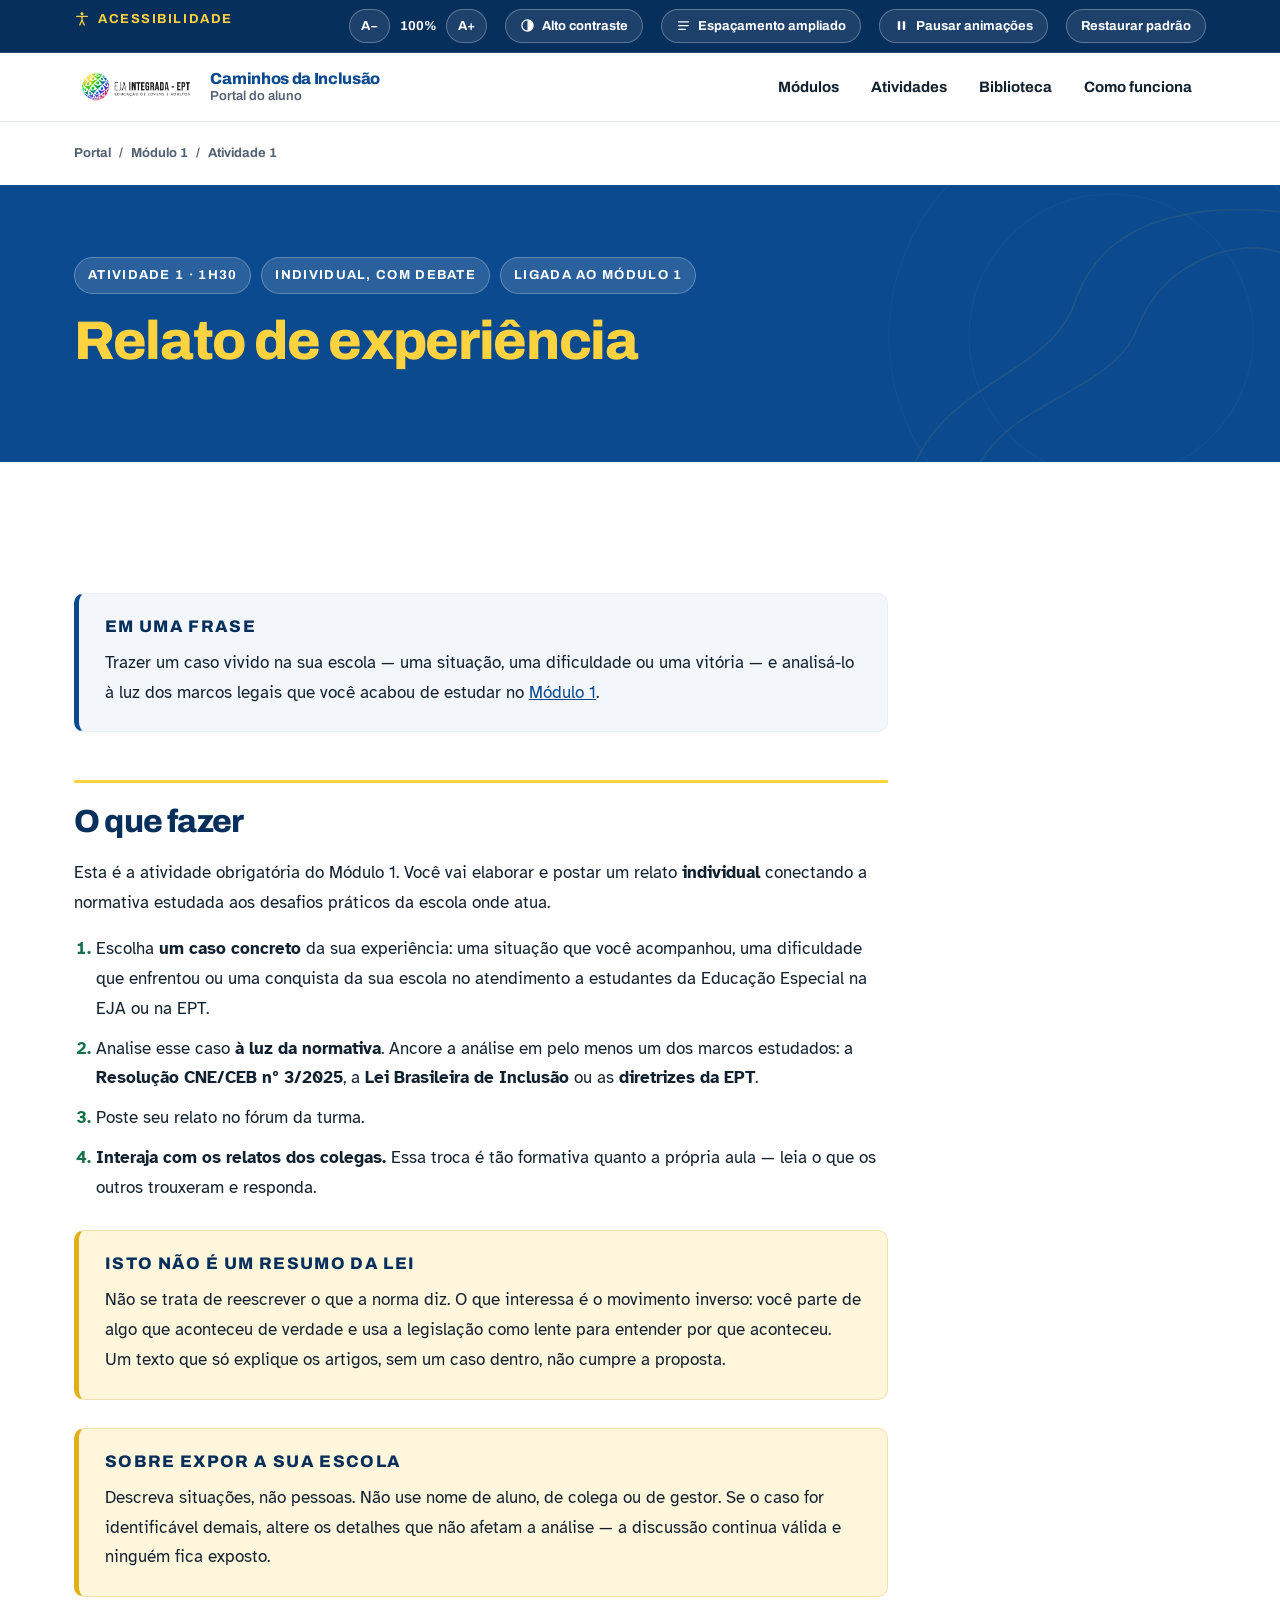
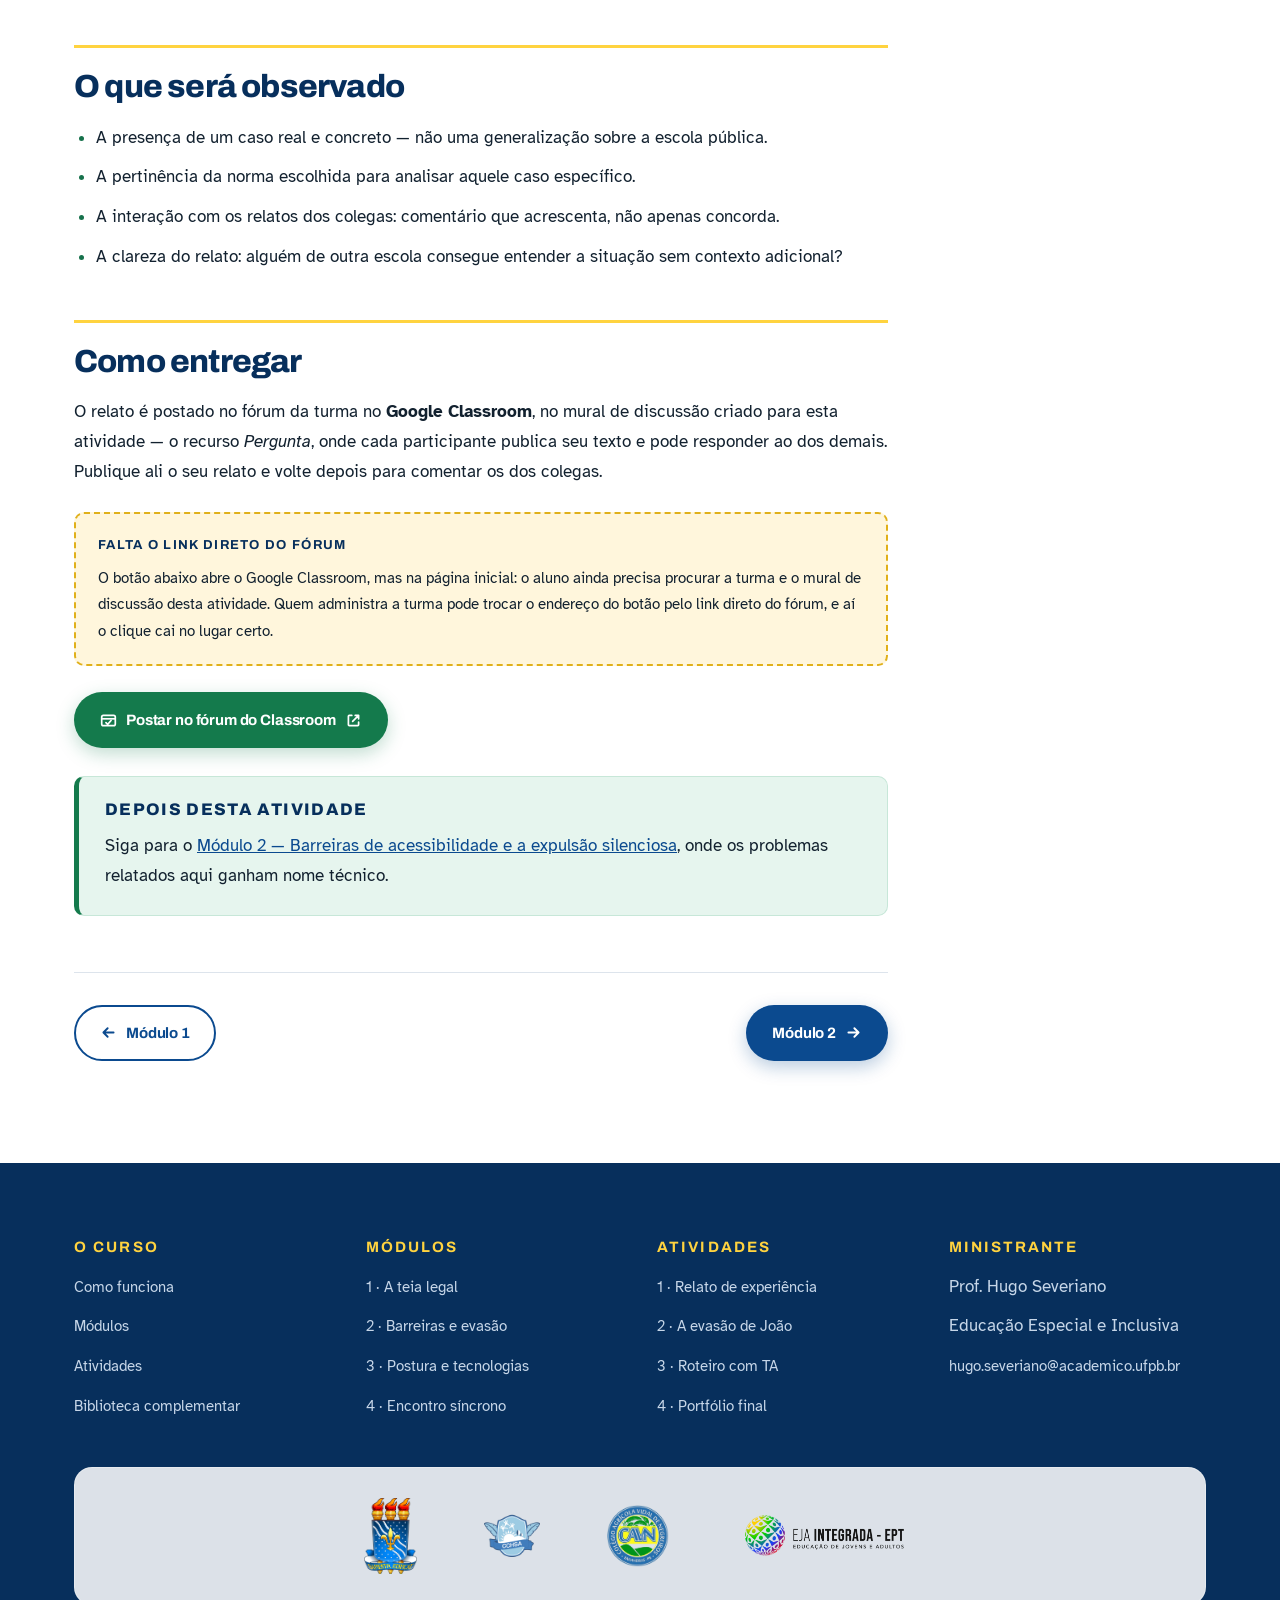
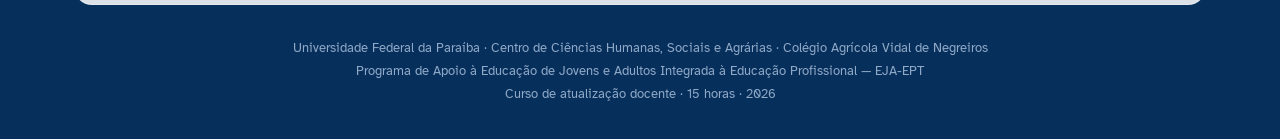
==== modulos/atividade-1.html @ 561771d5 "Portal do curso Caminhos da Inclusao Portal do aluno com quatro modulos, quatro atividades e bibliot" ====
<!DOCTYPE html>
<html lang="pt-BR" data-contraste="normal" data-leitura="normal" data-movimento="normal">
<head>
<meta charset="utf-8">
<meta name="viewport" content="width=device-width, initial-scale=1">
<title>Atividade 1 · Relato de experiência · Caminhos da Inclusão</title>
<meta name="description" content="Atividade 1 do curso Caminhos da Inclusão: relato individual de um caso vivido na escola, analisado à luz da Resolução CNE/CEB 3/2025, da LBI e das diretrizes da EPT.">
<link rel="preconnect" href="https://fonts.googleapis.com">
<link rel="preconnect" href="https://fonts.gstatic.com" crossorigin>
<link href="https://fonts.googleapis.com/css2?family=Archivo:wght@400;600;700;800&family=Atkinson+Hyperlegible:ital,wght@0,400;0,700;1,400&display=swap" rel="stylesheet">
<link rel="stylesheet" href="../assets/css/portal.css?v=14">
<link rel="icon" href="data:image/svg+xml,<svg xmlns='http://www.w3.org/2000/svg' viewBox='0 0 32 32'><rect width='32' height='32' rx='6' fill='%230B4A8F'/><path d='M7 23 Q16 23 16 16 T25 9' stroke='%23FFD33F' stroke-width='4' fill='none' stroke-linecap='round'/></svg>">
</head>
<body>

<a class="pular" href="#conteudo">Pular para o conteúdo principal</a>

<div class="barra-a11y">
  <div class="env">
    <p class="barra-a11y__rotulo">
      <svg viewBox="0 0 24 24" fill="none" aria-hidden="true" width="16" height="16">
        <circle cx="12" cy="4.2" r="2.2" fill="currentColor"/>
        <path d="M4 8h16M12 8v6m0 0-3.4 7M12 14l3.4 7" stroke="currentColor" stroke-width="2" stroke-linecap="round"/>
      </svg>
      <span class="btn-a11y__txt">Acessibilidade</span>
    </p>
    <div class="barra-a11y__grupo" role="group" aria-label="Tamanho do texto">
      <button type="button" class="btn-a11y btn-a11y--icone" id="a11y-menos" aria-label="Diminuir o tamanho do texto">A&minus;</button>
      <span id="a11y-medidor" style="font-family:var(--display);font-size:var(--t-mini);font-weight:700;min-width:44px;text-align:center">100%</span>
      <button type="button" class="btn-a11y btn-a11y--icone" id="a11y-mais" aria-label="Aumentar o tamanho do texto">A+</button>
    </div>
    <button type="button" class="btn-a11y" id="a11y-contraste" aria-pressed="false" aria-label="Alto contraste">
      <svg viewBox="0 0 24 24" aria-hidden="true"><circle cx="12" cy="12" r="9" fill="none" stroke="currentColor" stroke-width="2"/><path d="M12 3v18a9 9 0 0 0 0-18Z" fill="currentColor"/></svg>
      <span class="btn-a11y__txt">Alto contraste</span>
    </button>
    <button type="button" class="btn-a11y" id="a11y-leitura" aria-pressed="false" aria-label="Espaçamento ampliado" title="Aumenta o espaço entre letras, palavras e linhas para facilitar a leitura">
      <svg viewBox="0 0 24 24" fill="none" aria-hidden="true"><path d="M4 6h16M4 12h16M4 18h11" stroke="currentColor" stroke-width="2" stroke-linecap="round"/></svg>
      <span class="btn-a11y__txt">Espaçamento ampliado</span>
    </button>
    <button type="button" class="btn-a11y" id="a11y-movimento" aria-pressed="false" aria-label="Pausar animações">
      <svg viewBox="0 0 24 24" fill="none" aria-hidden="true"><rect x="6" y="5" width="4" height="14" rx="1" fill="currentColor"/><rect x="14" y="5" width="4" height="14" rx="1" fill="currentColor"/></svg>
      <span class="btn-a11y__txt">Pausar animações</span>
    </button>
    <button type="button" class="btn-a11y" id="a11y-limpar" aria-label="Restaurar padrão"><span class="btn-a11y__txt">Restaurar padrão</span></button>
    <p id="a11y-aviso" class="oculto-visual" role="status" aria-live="polite"></p>
  </div>
</div>

<header class="topo">
  <div class="env">
    <a class="topo__marca" href="../index.html" aria-label="Caminhos da Inclusão — página inicial do portal">
      <img src="../assets/img/eja-integrada-ept.png" alt="EJA Integrada — EPT, Educação de Jovens e Adultos">
      <span class="topo__nome">Caminhos da Inclusão<span>Portal do aluno</span></span>
    </a>
    <nav class="nav" aria-label="Seções do portal">
      <a href="../index.html#modulos">Módulos</a>
      <a href="../index.html#atividades">Atividades</a>
      <a href="../index.html#biblioteca">Biblioteca</a>
      <a href="../index.html#funcionamento">Como funciona</a>
    </nav>
  </div>
</header>

<div class="env">
  <nav class="migalhas" aria-label="Você está aqui">
    <a href="../index.html">Portal</a><span aria-hidden="true">/</span><a href="modulo-1.html">Módulo 1</a><span aria-hidden="true">/</span>Atividade 1
  </nav>
</div>

<section class="capa-interna">
  <svg class="hero__grafismo" viewBox="0 0 1440 320" preserveAspectRatio="xMidYMid slice" aria-hidden="true" focusable="false">
      <g fill="none" stroke="#FFD33F" stroke-opacity=".16" stroke-width="2" stroke-linecap="round">
        <path d="M1020 340C1050 220 1180 220 1210 130S1340 20 1440 30"/>
        <path d="M1090 340C1120 240 1250 240 1280 160S1400 60 1440 76"/>
      </g>
      <g fill="none" stroke="#ffffff" stroke-opacity=".06" stroke-width="1.5">
        <circle cx="1250" cy="170" r="160"/><circle cx="1250" cy="170" r="250"/>
      </g>
    </svg>
  <div class="env">
    <div class="capa-interna__meta entrada entrada--1">
        <span class="pilula ">Atividade 1 · 1h30</span>
        <span class="pilula ">Individual, com debate</span>
        <span class="pilula ">Ligada ao Módulo 1</span>
    </div>
    <h1 class="entrada entrada--2">Relato de experiência</h1>
  </div>
</section>

<main id="conteudo" class="secao">
  <div class="env">
    <div class="conteudo">
      <div class="painel">
        <h3>Em uma frase</h3>
        <p>Trazer um caso vivido na sua escola &mdash; uma situação, uma dificuldade ou uma vitória
        &mdash; e analisá-lo à luz dos marcos legais que você acabou de estudar no
        <a href="modulo-1.html">Módulo 1</a>.</p>
      </div>

      <h2>O que fazer</h2>
      <p>Esta é a atividade obrigatória do Módulo 1. Você vai elaborar e postar um relato
      <strong>individual</strong> conectando a normativa estudada aos desafios práticos da escola
      onde atua.</p>
      <ol>
        <li>Escolha <strong>um caso concreto</strong> da sua experiência: uma situação que você
        acompanhou, uma dificuldade que enfrentou ou uma conquista da sua escola no atendimento a
        estudantes da Educação Especial na EJA ou na EPT.</li>
        <li>Analise esse caso <strong>à luz da normativa</strong>. Ancore a análise em pelo menos um
        dos marcos estudados: a <strong>Resolução CNE/CEB nº 3/2025</strong>, a
        <strong>Lei Brasileira de Inclusão</strong> ou as <strong>diretrizes da EPT</strong>.</li>
        <li>Poste seu relato no fórum da turma.</li>
        <li><strong>Interaja com os relatos dos colegas.</strong> Essa troca é tão formativa quanto
        a própria aula &mdash; leia o que os outros trouxeram e responda.</li>
      </ol>

      <div class="painel painel--amarelo">
        <h3>Isto não é um resumo da lei</h3>
        <p>Não se trata de reescrever o que a norma diz. O que interessa é o movimento inverso:
        você parte de algo que aconteceu de verdade e usa a legislação como lente para entender por
        que aconteceu. Um texto que só explique os artigos, sem um caso dentro, não cumpre a
        proposta.</p>
      </div>

      <div class="painel painel--amarelo">
        <h3>Sobre expor a sua escola</h3>
        <p>Descreva situações, não pessoas. Não use nome de aluno, de colega ou de gestor. Se o
        caso for identificável demais, altere os detalhes que não afetam a análise &mdash; a
        discussão continua válida e ninguém fica exposto.</p>
      </div>

      <h2>O que será observado</h2>
      <ul>
        <li>A presença de um caso real e concreto &mdash; não uma generalização sobre a escola pública.</li>
        <li>A pertinência da norma escolhida para analisar aquele caso específico.</li>
        <li>A interação com os relatos dos colegas: comentário que acrescenta, não apenas concorda.</li>
        <li>A clareza do relato: alguém de outra escola consegue entender a situação sem contexto adicional?</li>
      </ul>

      <h2>Como entregar</h2>
      <p>O relato é postado no fórum da turma no <strong>Google Classroom</strong>, no mural de
      discussão criado para esta atividade &mdash; o recurso <em>Pergunta</em>, onde cada
      participante publica seu texto e pode responder ao dos demais. Publique ali o seu relato e
      volte depois para comentar os dos colegas.</p>
      <div class="marcador">
        <strong>Falta o link direto do fórum</strong>
        <p>O botão abaixo abre o Google Classroom, mas na página inicial: o aluno ainda precisa procurar a turma e o mural de discussão desta atividade. Quem administra a turma pode trocar o endereço do botão pelo link direto do fórum, e aí o clique cai no lugar certo.</p>
      </div>
      <div class="acoes" style="margin-top:26px">
        <!-- LINK DE ENTREGA: troque o href abaixo pelo link do mural de discussão desta atividade no Google Classroom -->
        <a class="btn btn--verde" href="https://classroom.google.com" target="_blank" rel="noopener noreferrer" aria-label="Postar o relato no fórum da turma no Google Classroom (abre em uma nova aba)">
          <svg viewBox="0 0 20 20" fill="none" aria-hidden="true"><rect x="2" y="4" width="16" height="12" rx="2" stroke="currentColor" stroke-width="2"/><path d="M2 8h16" stroke="currentColor" stroke-width="2"/><path d="M7 12.5l2 2 4-4.5" stroke="currentColor" stroke-width="2" stroke-linecap="round" stroke-linejoin="round"/></svg>
          Postar no fórum do Classroom
          <svg viewBox="0 0 20 20" fill="none" aria-hidden="true"><path d="M8 4H5a1 1 0 0 0-1 1v10a1 1 0 0 0 1 1h10a1 1 0 0 0 1-1v-3" stroke="currentColor" stroke-width="2" stroke-linecap="round"/><path d="M12 4h4v4M16 4l-7 7" stroke="currentColor" stroke-width="2" stroke-linecap="round" stroke-linejoin="round"/></svg>
        </a>
      </div>

      <div class="painel painel--verde">
        <h3>Depois desta atividade</h3>
        <p>Siga para o <a href="modulo-2.html">Módulo 2 &mdash; Barreiras de acessibilidade e a
        expulsão silenciosa</a>, onde os problemas relatados aqui ganham nome técnico.</p>
      </div>

      <nav class="paginacao" aria-label="Navegação entre páginas do curso">
        <a class="btn btn--contorno" href="modulo-1.html"><svg viewBox="0 0 20 20" fill="none" aria-hidden="true"><path d="M16 10H4m0 0 5-5m-5 5 5 5" stroke="currentColor" stroke-width="2.2" stroke-linecap="round" stroke-linejoin="round"/></svg>Módulo 1</a>
        <a class="btn btn--principal" href="modulo-2.html">Módulo 2<svg viewBox="0 0 20 20" fill="none" aria-hidden="true"><path d="M4 10h12m0 0-5-5m5 5-5 5" stroke="currentColor" stroke-width="2.2" stroke-linecap="round" stroke-linejoin="round"/></svg></a>
      </nav>
    </div>
  </div>
</main>

<footer class="rodape">
  <div class="env">
    <div class="rodape__grade">
      <div>
        <h4>O curso</h4>
        <ul>
          <li><a href="../index.html#funcionamento">Como funciona</a></li>
          <li><a href="../index.html#modulos">Módulos</a></li>
          <li><a href="../index.html#atividades">Atividades</a></li>
          <li><a href="complementar.html">Biblioteca complementar</a></li>
        </ul>
      </div>
      <div>
        <h4>Módulos</h4>
        <ul>
          <li><a href="modulo-1.html">1 · A teia legal</a></li>
          <li><a href="modulo-2.html">2 · Barreiras e evasão</a></li>
          <li><a href="modulo-3.html">3 · Postura e tecnologias</a></li>
          <li><a href="modulo-4.html">4 · Encontro síncrono</a></li>
        </ul>
      </div>
      <div>
        <h4>Atividades</h4>
        <ul>
          <li><a href="atividade-1.html">1 · Relato de experiência</a></li>
          <li><a href="atividade-2.html">2 · A evasão de João</a></li>
          <li><a href="atividade-3.html">3 · Roteiro com TA</a></li>
          <li><a href="atividade-4.html">4 · Portfólio final</a></li>
        </ul>
      </div>
      <div>
        <h4>Ministrante</h4>
        <ul>
          <li>Prof. Hugo Severiano</li>
          <li>Educação Especial e Inclusiva</li>
          <li><a href="mailto:hugo.severiano@academico.ufpb.br">hugo.severiano@academico.ufpb.br</a></li>
        </ul>
      </div>
    </div>
    <div class="rodape__marcas">
      <img src="../assets/img/ufpb.png" alt="Universidade Federal da Paraíba" class="alto">
      <img src="../assets/img/cchsa.png" alt="Centro de Ciências Humanas, Sociais e Agrárias">
      <img src="../assets/img/cavn.png" alt="Colégio Agrícola Vidal de Negreiros">
      <img src="../assets/img/eja-integrada-ept.png" alt="EJA Integrada — EPT" style="height:50px">
    </div>
    <p class="rodape__base">
      Universidade Federal da Paraíba · Centro de Ciências Humanas, Sociais e Agrárias · Colégio Agrícola Vidal de Negreiros<br>
      Programa de Apoio à Educação de Jovens e Adultos Integrada à Educação Profissional — EJA-EPT<br>
      Curso de atualização docente · 15 horas · 2026
    </p>
  </div>
</footer>

<!-- ========================================================================
     VLibras — tradução automática para Libras (serviço do Governo Federal).
     Carrega um script do domínio vlibras.gov.br. Para ativar, remova os
     marcadores de comentário abaixo. Exige conexão com a internet.
     ========================================================================
<div vw class="enabled">
  <div vw-access-button class="active"></div>
  <div vw-plugin-wrapper><div class="vw-plugin-top-wrapper"></div></div>
</div>
<script src="https://vlibras.gov.br/app/vlibras-plugin.js"></script>
<script>new window.VLibras.Widget('https://vlibras.gov.br/app');</script>
-->

<script src="../assets/js/portal.js?v=14"></script>
</body>
</html>
---- assets/css/portal.css ----
/* ==========================================================================
   Caminhos da Inclusão — Portal do Aluno
   Sistema visual derivado do card de divulgação (cores amostradas do JPEG).
   Tipografia: Archivo (display) + Atkinson Hyperlegible (corpo).
   ========================================================================== */

/* --------------------------------------------------------------- 1. Tokens */
:root {
  /* Cores institucionais — hex amostrados de "card de divulgação.jpeg" */
  --azul:        #0B4A8F;
  --azul-900:    #072F5C;
  --azul-800:    #093C74;
  --azul-600:    #1160B4;
  --azul-100:    #E7EFF9;
  --azul-050:    #F3F7FC;

  --amarelo:     #FFD33F;
  --amarelo-600: #E0B01A;
  --amarelo-100: #FFF6DC;

  --verde:       #239F6B;   /* verde do card — só grafismos sem texto em cima */
  --verde-bloco: #1D865A;   /* 4.56:1 com branco — mesma matiz, 6% mais escuro */
  --verde-texto: #16714B;   /* 6.00:1 sobre branco */
  --verde-btn:   #147A4C;   /* 5.36:1 com texto branco */
  --verde-100:   #E6F5EE;

  --tinta:       #12212F;
  --tinta-60:    #536172;
  --papel:       #FFFFFF;
  --papel-2:     #F6F8FB;
  --linha:       #DDE4EC;

  /* Tipografia */
  --display: 'Archivo', 'Arial Narrow', 'Helvetica Neue', sans-serif;
  --corpo:   'Atkinson Hyperlegible', 'Verdana', 'Segoe UI', sans-serif;

  --escala: 1;                       /* controlada pela barra de acessibilidade */
  --t-base: calc(1.0625rem * var(--escala));
  --t-peq:  calc(0.9375rem * var(--escala));
  --t-mini: calc(0.8125rem * var(--escala));

  --espaco-linha: 1.75;
  --espaco-letra: 0em;
  --espaco-palavra: 0em;

  /* Layout */
  --largura: 1180px;
  --raio:    18px;
  --raio-sm: 10px;
  --trilha-col: 88px;

  --sombra-1: 0 1px 2px rgba(9, 40, 74, .06), 0 4px 14px rgba(9, 40, 74, .05);
  --sombra-2: 0 2px 6px rgba(9, 40, 74, .08), 0 18px 44px rgba(9, 40, 74, .12);

  --dur:  .55s;
  --ease: cubic-bezier(.22, .68, .28, 1);
}

/* ==========================================================================
   ALTO CONTRASTE — modo invertido
   Preto puro, texto branco, destaques amarelos. Mesma lógica do Modo de Alto
   Contraste do Windows e das barras de acessibilidade do gov.br.
   Razões medidas: branco/preto 21:1 · amarelo/preto 14.3:1 · preto/amarelo 14.3:1.
   Uma versão "clara reforçada" seria inútil aqui: o modo normal já entrega
   16.35:1 no corpo do texto, então clarear não mudaria nada perceptível.
   ========================================================================== */
[data-contraste="alto"] {
  --azul:        #000000;
  --azul-900:    #000000;
  --azul-800:    #000000;
  --azul-600:    #FFD33F;
  --azul-100:    #000000;
  --azul-050:    #000000;
  --amarelo:     #FFD33F;
  --amarelo-600: #FFD33F;
  --amarelo-100: #000000;
  --verde:       #FFD33F;
  --verde-100:   #000000;
  --verde-texto: #FFD33F;
  --verde-btn:   #FFD33F;
  --tinta:       #FFFFFF;
  --tinta-60:    #FFFFFF;
  --papel:       #000000;
  --papel-2:     #000000;
  --linha:       #FFFFFF;
  --sombra-1: none;
  --sombra-2: none;
}

/* --- Superfícies que usam cor literal no CSS e não seguem os tokens --- */
[data-contraste="alto"] .topo,
[data-contraste="alto"] .barra-a11y,
[data-contraste="alto"] .hero,
[data-contraste="alto"] .capa-interna,
[data-contraste="alto"] .biblioteca,
[data-contraste="alto"] .rodape,
[data-contraste="alto"] .secao--cinza { background: #000; }

[data-contraste="alto"] .topo { backdrop-filter: none; border-bottom: 2px solid #FFF; }
[data-contraste="alto"] .barra-a11y { border-bottom: 2px solid #FFF; }

/* Blocos, cards e painéis: fundo preto, contorno branco visível */
[data-contraste="alto"] .card,
[data-contraste="alto"] .atividade,
[data-contraste="alto"] .biblioteca,
[data-contraste="alto"] .painel,
[data-contraste="alto"] .marcador,
[data-contraste="alto"] .atividade__capa {
  background: #000 !important;
  border: 2px solid #FFF !important;
}
[data-contraste="alto"] .painel,
[data-contraste="alto"] .marcador { border-left-width: 6px !important; border-left-color: #FFD33F !important; }
[data-contraste="alto"] .atividade__capa { border-width: 0 0 2px 0 !important; }
[data-contraste="alto"] .atividade__capa svg { color: #FFD33F; }

/* Os três blocos do topo perdem o código de cor: em alto contraste,
   distinguir por cor é justamente o que não funciona. */
[data-contraste="alto"] .bloco-num {
  background: #000 !important;
  border: 3px solid #FFD33F !important;
  color: #FFD33F !important;
}
[data-contraste="alto"] .bloco-num strong,
[data-contraste="alto"] .bloco-num em { color: #FFD33F !important; }

/* Texto e títulos */
[data-contraste="alto"] body,
[data-contraste="alto"] p,
[data-contraste="alto"] li,
[data-contraste="alto"] .card__texto,
[data-contraste="alto"] .atividade p,
[data-contraste="alto"] .rodape,
[data-contraste="alto"] .rodape__base,
[data-contraste="alto"] .refs li { color: #FFF !important; }
[data-contraste="alto"] h1,
[data-contraste="alto"] h2,
[data-contraste="alto"] h3,
[data-contraste="alto"] h4,
[data-contraste="alto"] .secao__olho,
[data-contraste="alto"] .atividade__num,
[data-contraste="alto"] .hero__olho,
[data-contraste="alto"] .hero__olho span,
[data-contraste="alto"] .topo__nome,
[data-contraste="alto"] .topo__nome span { color: #FFD33F !important; }
[data-contraste="alto"] .refs li { border-left-color: #FFF; }
[data-contraste="alto"] .refs strong { color: #FFD33F; }

/* Links sempre sublinhados: cor não pode ser o único indicador */
[data-contraste="alto"] a { color: #FFD33F; text-decoration: underline; }
[data-contraste="alto"] .migalhas,
[data-contraste="alto"] .migalhas a { color: #FFF; }

/* Botões */
[data-contraste="alto"] .btn--principal,
[data-contraste="alto"] .btn--verde,
[data-contraste="alto"] .btn--amarelo {
  background: #FFD33F !important;
  color: #000 !important;
  border: 2px solid #FFD33F !important;
  text-decoration: none;
}
[data-contraste="alto"] .btn--contorno {
  background: #000 !important;
  color: #FFD33F !important;
  border: 2px solid #FFD33F !important;
  text-decoration: none;
}
[data-contraste="alto"] .btn[aria-disabled="true"] {
  background: #000 !important;
  color: #FFF !important;
  border: 2px dashed #FFF !important;
}
[data-contraste="alto"] .link-seta { color: #FFD33F; text-decoration: underline; }

/* Barra de acessibilidade: o botão ligado precisa se distinguir do desligado */
[data-contraste="alto"] .btn-a11y {
  background: #000;
  color: #FFF;
  border: 2px solid #FFF;
}
[data-contraste="alto"] .btn-a11y[aria-pressed="true"] {
  background: #FFD33F;
  color: #000;
  border-color: #FFD33F;
}
[data-contraste="alto"] .barra-a11y__rotulo { color: #FFD33F; }

/* Pílulas, navegação e acervo */
[data-contraste="alto"] .pilula {
  background: #000;
  color: #FFF;
  border: 2px solid #FFF;
}
[data-contraste="alto"] .pilula--breve,
[data-contraste="alto"] .pilula--sincrono { background: #FFD33F; color: #000; border-color: #FFD33F; }
[data-contraste="alto"] .nav a { color: #FFF; text-decoration: none; }
[data-contraste="alto"] .nav a:hover { background: #FFD33F; color: #000; }
[data-contraste="alto"] .acervo li { background: #000; border: 2px solid #FFF; color: #FFF; }
[data-contraste="alto"] .acervo svg { color: #FFD33F; }
[data-contraste="alto"] .topicos li { color: #FFF; }
[data-contraste="alto"] .topicos svg,
[data-contraste="alto"] .atividade__pes svg { color: #FFD33F; }
[data-contraste="alto"] .atividade__pes li { color: #FFF; }

/* Trilha */
[data-contraste="alto"] .trilha::before { background: #FFF; }
[data-contraste="alto"] .trilha__progresso { background: #FFD33F; }
[data-contraste="alto"] .etapa__no { background: #000; border-color: #FFF; color: #FFF; }
[data-contraste="alto"] .etapa__no--ativo { background: #FFD33F; border-color: #FFD33F; color: #000; }
[data-contraste="alto"] .hero__regua { background: #FFD33F; }

/* Ilustrações decorativas saem: têm cor fixa no SVG, não seguem os tokens,
   e ruído visual é exatamente o que atrapalha quem liga o alto contraste. */
[data-contraste="alto"] .card__cena,
[data-contraste="alto"] .hero__grafismo { display: none; }
[data-contraste="alto"] .card { grid-template-columns: 1fr; }

/* As logomarcas são imagens com partes pretas: precisam de placa branca */
[data-contraste="alto"] .topo__marca img {
  background: #FFF;
  padding: 4px 6px;
  border-radius: 4px;
}
[data-contraste="alto"] .rodape__marcas { background: #FFF; border: 2px solid #FFF; }

[data-contraste="alto"] .pular { background: #FFD33F; color: #000; }

/* `.rodape a` é declarado adiante no arquivo com a mesma especificidade e
   venceria o tema. Especificidade maior aqui resolve sem !important espalhado. */
[data-contraste="alto"] .rodape a {
  color: #FFD33F;
  text-decoration: underline;
}
[data-contraste="alto"] .rodape a:hover { color: #FFF; }

/* O título do marcador usa --azul-900, que vira preto no tema — preto sobre
   preto. Justamente os avisos de pendência que precisam ser vistos. */
[data-contraste="alto"] .marcador strong,
[data-contraste="alto"] .painel h3,
[data-contraste="alto"] strong { color: #FFD33F; }
[data-contraste="alto"] p strong,
[data-contraste="alto"] li strong { color: #FFF; }

/* Leitura facilitada — WCAG 1.4.12 (espaçamento de texto) */
[data-leitura="facil"] {
  --espaco-linha: 2;
  --espaco-letra: .075em;
  --espaco-palavra: .16em;
}

/* ------------------------------------------------------------ 2. Reset base */
*, *::before, *::after { box-sizing: border-box; }

html { -webkit-text-size-adjust: 100%; scroll-behavior: smooth; }
[data-movimento="pausado"] html,
html[data-movimento="pausado"] { scroll-behavior: auto; }

body {
  margin: 0;
  background: var(--papel);
  color: var(--tinta);
  font-family: var(--corpo);
  font-size: var(--t-base);
  line-height: var(--espaco-linha);
  letter-spacing: var(--espaco-letra);
  word-spacing: var(--espaco-palavra);
  -webkit-font-smoothing: antialiased;
}

img { max-width: 100%; height: auto; display: block; }

h1, h2, h3, h4 {
  font-family: var(--display);
  font-weight: 800;
  line-height: 1.08;
  letter-spacing: -.025em;
  margin: 0;
  text-wrap: balance;
}

p { margin: 0 0 1em; text-wrap: pretty; }
p:last-child { margin-bottom: 0; }

a { color: var(--azul); }

/* Foco visível — nunca removido, requisito WCAG 2.4.7 */
:focus-visible {
  outline: 3px solid var(--azul-600);
  outline-offset: 3px;
  border-radius: 4px;
}
[data-contraste="alto"] :focus-visible { outline-color: #000; outline-width: 4px; }

/* Pular para o conteúdo */
.pular {
  position: absolute;
  left: 12px; top: -100px;
  z-index: 999;
  background: var(--amarelo);
  color: var(--azul-900);
  font-family: var(--display);
  font-weight: 700;
  padding: 12px 22px;
  border-radius: 0 0 var(--raio-sm) var(--raio-sm);
  text-decoration: none;
  transition: top .2s ease;
}
.pular:focus { top: 0; }

.oculto-visual {
  position: absolute !important;
  width: 1px; height: 1px;
  padding: 0; margin: -1px;
  overflow: hidden;
  clip: rect(0 0 0 0);
  white-space: nowrap;
  border: 0;
}

.env { width: 100%; max-width: var(--largura); margin-inline: auto; padding-inline: 24px; }

/* ------------------------------------------- 3. Barra de acessibilidade */
.barra-a11y {
  position: sticky;
  top: 0;
  z-index: 60;
  background: var(--azul-900);
  color: #fff;
  border-bottom: 1px solid rgba(255,255,255,.12);
}
.barra-a11y .env {
  display: flex;
  flex-wrap: wrap;
  align-items: center;
  gap: 10px 18px;
  padding-block: 8px;
}
.barra-a11y__rotulo {
  font-family: var(--display);
  font-size: var(--t-mini);
  font-weight: 700;
  text-transform: uppercase;
  letter-spacing: .12em;
  color: var(--amarelo);
  margin-right: auto;
  display: flex;
  align-items: center;
  gap: 8px;
}
.barra-a11y__grupo { display: flex; align-items: center; gap: 6px; }

.btn-a11y {
  font-family: var(--display);
  font-size: var(--t-mini);
  font-weight: 700;
  color: #fff;
  background: rgba(255,255,255,.09);
  border: 1px solid rgba(255,255,255,.28);
  border-radius: 999px;
  padding: 6px 14px;
  cursor: pointer;
  display: inline-flex;
  align-items: center;
  gap: 7px;
  transition: background .18s ease, border-color .18s ease;
  min-height: 34px;
}
.btn-a11y:hover { background: rgba(255,255,255,.2); }
.btn-a11y[aria-pressed="true"] {
  background: var(--amarelo);
  border-color: var(--amarelo);
  color: var(--azul-900);
}
.btn-a11y svg { width: 15px; height: 15px; flex: none; }
.btn-a11y--icone { padding: 6px 11px; }

/* Mobile: a barra sobe para uma linha só. Os rótulos somem da tela mas
   continuam no aria-label, então o nome acessível não muda. Cada botão
   mantém 34px de altura e ganha 40px de largura — alvo de toque adequado. */
@media (max-width: 760px) {
  /* Numa tela de telefone, barra + cabeçalho grudados custariam 125px de
     altura útil. A barra sai do sticky; o cabeçalho continua sempre visível. */
  .barra-a11y { position: static; }
  .barra-a11y .env {
    flex-wrap: nowrap;
    overflow-x: auto;
    scrollbar-width: none;
    gap: 8px;
    padding-block: 7px;
  }
  .barra-a11y .env::-webkit-scrollbar { display: none; }
  .barra-a11y__rotulo { margin-right: 4px; flex: none; }
  .barra-a11y__rotulo .btn-a11y__txt { display: none; }
  .barra-a11y__grupo { flex: none; }
  .btn-a11y { flex: none; padding: 6px 12px; min-width: 40px; justify-content: center; }
  .btn-a11y .btn-a11y__txt { display: none; }
  .btn-a11y svg { width: 17px; height: 17px; }
  #a11y-limpar .btn-a11y__txt { display: inline; }
  #a11y-limpar { font-size: var(--t-mini); }
}

/* -------------------------------------------------------- 4. Cabeçalho */
/* O cabeçalho gruda ABAIXO da barra de acessibilidade, nunca atrás dela.
   A altura da barra é medida em JS e escrita em --topo-offset, porque ela
   muda de altura conforme o texto é ampliado. */
.topo {
  position: sticky;
  top: var(--topo-offset, 0px);
  z-index: 50;
  background: rgba(255,255,255,.94);
  backdrop-filter: blur(10px);
  border-bottom: 1px solid var(--linha);
}
.topo .env {
  display: flex;
  align-items: center;
  gap: 20px;
  padding-block: 12px;
}
.topo__marca { display: flex; align-items: center; gap: 12px; text-decoration: none; color: inherit; margin-right: auto; }
.topo__marca img { height: 34px; width: auto; }
.topo__nome {
  font-family: var(--display);
  font-weight: 800;
  font-size: calc(1rem * var(--escala));
  letter-spacing: -.02em;
  line-height: 1.15;
  color: var(--azul);
}
.topo__nome span { display: block; font-size: var(--t-mini); font-weight: 600; color: var(--tinta-60); letter-spacing: 0; }

.nav { display: flex; align-items: center; gap: 4px; flex-wrap: wrap; }
.nav a {
  font-family: var(--display);
  font-size: var(--t-peq);
  font-weight: 700;
  color: var(--tinta);
  text-decoration: none;
  padding: 9px 14px;
  border-radius: 999px;
  transition: background .18s ease, color .18s ease;
}
.nav a:hover { background: var(--azul-100); color: var(--azul); }
.nav a[aria-current="page"] { background: var(--azul); color: #fff; }

/* Mobile: a marca e a navegação não cabem lado a lado — empilha e deixa
   os links rolarem na horizontal em vez de colidirem com o nome do curso. */
@media (max-width: 760px) {
  .topo .env { flex-wrap: wrap; gap: 10px; padding-block: 10px; }
  .topo__marca { margin-right: 0; width: 100%; }
  .topo__marca img { height: 30px; }
  .nav {
    width: 100%;
    flex-wrap: nowrap;
    overflow-x: auto;
    scrollbar-width: none;
    padding-bottom: 2px;
  }
  .nav::-webkit-scrollbar { display: none; }
  .nav a { padding: 7px 12px; white-space: nowrap; }
}

/* ------------------------------------------------------------- 5. Botões */
.btn {
  display: inline-flex;
  align-items: center;
  justify-content: center;
  gap: 9px;
  font-family: var(--display);
  font-size: var(--t-peq);
  font-weight: 700;
  letter-spacing: -.01em;
  padding: 13px 24px;
  border-radius: 999px;
  border: 2px solid transparent;
  text-decoration: none;
  cursor: pointer;
  min-height: 46px;
  transition: transform .18s var(--ease), background .18s ease, box-shadow .18s ease;
}
.btn svg { width: 17px; height: 17px; flex: none; }
.btn:hover { transform: translateY(-2px); }
.btn--principal { background: var(--azul); color: #fff; box-shadow: 0 6px 18px rgba(11,74,143,.28); }
.btn--principal:hover { background: var(--azul-800); }
.btn--verde { background: var(--verde-btn); color: #fff; box-shadow: 0 6px 18px rgba(20,122,76,.26); }
.btn--contorno { background: transparent; color: var(--azul); border-color: var(--azul); }
.btn--contorno:hover { background: var(--azul); color: #fff; }
.btn--amarelo { background: var(--amarelo); color: var(--azul-900); box-shadow: 0 6px 18px rgba(224,176,26,.32); }
.btn[aria-disabled="true"] {
  background: var(--linha);
  color: var(--tinta-60);
  border-color: transparent;
  box-shadow: none;
  cursor: not-allowed;
  pointer-events: none;
}

/* --------------------------------------------------------------- 6. Hero */
.hero {
  position: relative;
  background: var(--azul);
  color: #fff;
  overflow: hidden;
  padding-block: clamp(56px, 9vw, 104px);
}
.hero__grafismo {
  position: absolute;
  inset: 0;
  pointer-events: none;
  opacity: .5;
}
.hero .env { position: relative; z-index: 1; }

.hero__olho {
  font-family: var(--display);
  font-size: var(--t-mini);
  font-weight: 700;
  text-transform: uppercase;
  letter-spacing: .18em;
  color: var(--amarelo);
  margin: 0 0 20px;
  max-width: 46ch;
  line-height: 1.6;
}
.hero__olho b { display: block; font-weight: 700; }
.hero__olho span { display: block; color: #B9CCE4; letter-spacing: .14em; margin-top: 6px; }

.hero h1 {
  font-size: clamp(2.9rem, 8.2vw, 5.6rem);
  font-weight: 800;
  letter-spacing: -.038em;
  color: var(--amarelo);
  margin: 0;
}
.hero h1 span { display: block; }

.hero__regua {
  width: 96px; height: 7px;
  background: var(--verde);
  border-radius: 2px;
  margin: 30px 0 26px;
  transform-origin: left center;
}

.hero__sub {
  font-size: clamp(1.1rem, 2.1vw, 1.55rem);
  font-weight: 700;
  line-height: 1.42;
  max-width: 30ch;
  margin: 0 0 44px;
  color: #fff;
  font-family: var(--corpo);
  letter-spacing: -.005em;
}

/* Blocos de dados — mesmo tratamento gráfico do card impresso */
.blocos { display: flex; flex-wrap: wrap; gap: 18px; }
.bloco-num {
  flex: 1 1 190px;
  padding: 22px 26px 20px;
  border-radius: 4px;
  min-height: 118px;
  display: flex;
  flex-direction: column;
  justify-content: center;
}
.bloco-num strong {
  display: block;
  font-family: var(--display);
  font-size: clamp(2.1rem, 4.4vw, 3.1rem);
  font-weight: 800;
  letter-spacing: -.035em;
  line-height: 1;
}
.bloco-num em {
  display: block;
  font-style: normal;
  font-family: var(--display);
  font-size: var(--t-mini);
  font-weight: 700;
  text-transform: uppercase;
  letter-spacing: .13em;
  margin-top: 9px;
  line-height: 1.4;
}
.bloco-num--branco { background: #fff; color: var(--azul); }
/* Este bloco carrega texto pequeno em branco: o verde do card daria 3.36:1. */
.bloco-num--verde  { background: var(--verde-bloco); color: #fff; }
.bloco-num--verde strong, .bloco-num--verde em { color: #fff; }
.bloco-num--amarelo { background: var(--amarelo); color: var(--azul-900); }
.bloco-num--amarelo strong { font-size: clamp(1.7rem, 3.4vw, 2.5rem); }

/* ------------------------------------------------------- 7. Seções gerais */
.secao { padding-block: clamp(64px, 8vw, 108px); }
.secao--cinza { background: var(--papel-2); }

.secao__cabeca { text-align: center; max-width: 66ch; margin: 0 auto clamp(40px, 5vw, 64px); }
.secao__olho {
  font-family: var(--display);
  font-size: var(--t-mini);
  font-weight: 700;
  text-transform: uppercase;
  letter-spacing: .18em;
  color: var(--verde-texto);
  margin: 0 0 14px;
}
.secao__cabeca h2 { font-size: clamp(2.1rem, 4.6vw, 3.3rem); }
.secao__cabeca p { margin-top: 18px; color: var(--tinta-60); font-size: calc(1.075rem * var(--escala)); }

/* --------------------------------------------------- 8. Trilha + módulos */
.trilha { display: grid; grid-template-columns: 1fr; gap: 26px; position: relative; }

@media (min-width: 1024px) {
  .trilha { grid-template-columns: var(--trilha-col) 1fr; column-gap: 0; }
  .trilha::before {
    content: "";
    position: absolute;
    left: calc(var(--trilha-col) / 2 - 2px);
    top: 34px;
    bottom: 60px;
    width: 4px;
    background: var(--linha);
    border-radius: 2px;
  }
  .trilha__progresso {
    position: absolute;
    left: calc(var(--trilha-col) / 2 - 2px);
    top: 34px;
    width: 4px;
    height: 0;
    background: linear-gradient(180deg, var(--amarelo), var(--verde));
    border-radius: 2px;
    z-index: 1;
  }
  .etapa { display: contents; }
  .etapa__no {
    grid-column: 1;
    position: relative;
    z-index: 2;
    justify-self: center;
    margin-top: 34px;
  }
  .etapa .card { grid-column: 2; }
}

.etapa__no {
  width: 56px; height: 56px;
  border-radius: 50%;
  background: var(--papel);
  border: 4px solid var(--linha);
  display: flex;
  align-items: center;
  justify-content: center;
  font-family: var(--display);
  font-size: calc(1.35rem * var(--escala));
  font-weight: 800;
  color: var(--tinta-60);
  flex: none;
  transition: border-color .4s ease, color .4s ease, background .4s ease;
}
.etapa__no--ativo { border-color: var(--amarelo); color: var(--azul); background: var(--amarelo-100); }

/* Sem a trilha lateral, o número vira um selo sobre o canto do card.
   Precisa de z-index: o card vem depois no DOM e pintaria por cima dele. */
@media (max-width: 1023px) {
  .trilha::before, .trilha__progresso { display: none; }
  .trilha { gap: 44px; padding-top: 12px; }
  .etapa { display: block; position: relative; }
  .etapa__no {
    position: absolute;
    left: 22px;
    top: -22px;
    z-index: 3;
    width: 48px;
    height: 48px;
    border-width: 3px;
    box-shadow: 0 4px 12px rgba(9, 40, 74, .16);
  }
}

/* Card de módulo */
.card {
  position: relative;
  border-radius: var(--raio);
  padding: clamp(28px, 3.6vw, 44px);
  overflow: hidden;
  border: 1px solid transparent;
  transition: transform .3s var(--ease), box-shadow .3s var(--ease);
  display: grid;
  grid-template-columns: 1fr;
  gap: 28px;
  align-items: center;
}
@media (min-width: 760px) {
  .card { grid-template-columns: minmax(0, 1.15fr) minmax(0, .85fr); gap: 36px; }
}
.card:hover { transform: translateY(-4px); box-shadow: var(--sombra-2); }
.card--azul    { background: var(--azul-100); }
.card--verde   { background: var(--verde-100); }
.card--amarelo { background: var(--amarelo-100); }
.card--neutro  { background: var(--papel-2); border-color: var(--linha); }

.card__topo { display: flex; flex-wrap: wrap; align-items: center; gap: 10px; margin-bottom: 16px; }

.pilula {
  display: inline-flex;
  align-items: center;
  gap: 7px;
  font-family: var(--display);
  font-size: var(--t-mini);
  font-weight: 700;
  text-transform: uppercase;
  letter-spacing: .1em;
  padding: 6px 13px;
  border-radius: 999px;
  background: rgba(255,255,255,.75);
  color: var(--azul);
  border: 1px solid rgba(11,74,143,.16);
}
.pilula--breve { background: var(--tinta-60); color: #fff; border-color: transparent; }
.pilula--sincrono { background: var(--verde-btn); color: #fff; border-color: transparent; }
/* Pendência que o aluno precisa enxergar: fundo sólido, contorno marcado. */
.pilula--aviso { background: var(--papel); color: var(--azul-900); border-color: var(--azul); }

.card h3 { font-size: clamp(1.55rem, 2.9vw, 2.15rem); color: var(--azul-900); margin-bottom: 14px; }
.card__texto { color: var(--tinta-60); font-size: var(--t-base); margin-bottom: 22px; max-width: 52ch; }

.topicos { list-style: none; margin: 0 0 26px; padding: 0; display: flex; flex-wrap: wrap; gap: 9px 16px; }
.topicos li {
  display: flex;
  align-items: flex-start;
  gap: 8px;
  font-size: var(--t-peq);
  font-weight: 700;
  color: var(--tinta);
  font-family: var(--display);
  line-height: 1.45;
}
.topicos svg { width: 17px; height: 17px; flex: none; margin-top: 2px; color: var(--verde-texto); }

.acoes { display: flex; flex-wrap: wrap; gap: 12px; align-items: center; }

.card__cena { align-self: center; }
.card__cena svg { width: 100%; height: auto; display: block; filter: drop-shadow(0 14px 30px rgba(9,40,74,.16)); }
.card--desativado { opacity: .82; }
.card--desativado:hover { transform: none; box-shadow: none; }

/* ------------------------------------------------------- 9. Atividades */
.grade-atividades {
  display: grid;
  grid-template-columns: repeat(auto-fit, minmax(248px, 1fr));
  gap: 26px;
}
.atividade {
  background: var(--papel);
  border: 1px solid var(--linha);
  border-radius: var(--raio);
  overflow: hidden;
  display: flex;
  flex-direction: column;
  transition: transform .3s var(--ease), box-shadow .3s var(--ease), border-color .3s ease;
}
.atividade:hover { transform: translateY(-5px); box-shadow: var(--sombra-2); border-color: transparent; }
.atividade__capa {
  height: 132px;
  display: flex;
  align-items: center;
  justify-content: center;
  position: relative;
  overflow: hidden;
}
.atividade__capa svg { width: 74px; height: 74px; position: relative; z-index: 1; }
.atividade__capa--azul    { background: var(--azul-100); color: var(--azul); }
.atividade__capa--verde   { background: var(--verde-100); color: var(--verde-texto); }
.atividade__capa--amarelo { background: var(--amarelo-100); color: var(--amarelo-600); }
.atividade__capa--neutro  { background: var(--papel-2); color: var(--tinta-60); }
.atividade__corpo { padding: 26px 24px 28px; display: flex; flex-direction: column; flex: 1; }
.atividade__num {
  font-family: var(--display);
  font-size: var(--t-mini);
  font-weight: 700;
  text-transform: uppercase;
  letter-spacing: .14em;
  color: var(--tinta-60);
  margin: 0 0 10px;
}
.atividade h3 { font-size: calc(1.28rem * var(--escala)); margin-bottom: 12px; color: var(--azul-900); }
.atividade p { color: var(--tinta-60); font-size: var(--t-peq); margin-bottom: 18px; }
.atividade__pes { list-style: none; margin: 0 0 22px; padding: 0; display: grid; gap: 8px; }
.atividade__pes li { display: flex; gap: 8px; align-items: flex-start; font-size: var(--t-mini); font-weight: 700; font-family: var(--display); }
.atividade__pes svg { width: 15px; height: 15px; flex: none; margin-top: 2px; color: var(--verde-texto); }
.atividade .link-seta { margin-top: auto; }

.link-seta {
  display: inline-flex;
  align-items: center;
  gap: 8px;
  font-family: var(--display);
  font-weight: 700;
  font-size: var(--t-peq);
  color: var(--azul);
  text-decoration: none;
}
.link-seta svg { width: 16px; height: 16px; transition: transform .2s ease; }
.link-seta:hover { text-decoration: underline; }
.link-seta:hover svg { transform: translateX(4px); }
.link-seta[aria-disabled="true"] { color: var(--tinta-60); pointer-events: none; }

/* ------------------------------------------------- 10. Biblioteca (faixa) */
.biblioteca {
  display: grid;
  grid-template-columns: 1fr;
  gap: 34px;
  align-items: center;
  background: var(--azul);
  color: #fff;
  border-radius: var(--raio);
  padding: clamp(32px, 4.4vw, 56px);
  position: relative;
  overflow: hidden;
}
@media (min-width: 880px) { .biblioteca { grid-template-columns: minmax(0, .9fr) minmax(0, 1.1fr); gap: 48px; } }
.biblioteca h2 { font-size: clamp(1.9rem, 3.6vw, 2.7rem); color: var(--amarelo); margin-bottom: 16px; }
.biblioteca p { color: #D7E3F2; }
.acervo { list-style: none; margin: 0 0 26px; padding: 0; display: grid; gap: 12px; }
@media (min-width: 560px) { .acervo { grid-template-columns: 1fr 1fr; } }
.acervo li {
  display: flex;
  gap: 11px;
  align-items: flex-start;
  background: rgba(255,255,255,.09);
  border: 1px solid rgba(255,255,255,.16);
  border-radius: var(--raio-sm);
  padding: 14px 16px;
  font-size: var(--t-peq);
  font-family: var(--display);
  font-weight: 700;
  line-height: 1.4;
}
.acervo svg { width: 18px; height: 18px; flex: none; color: var(--amarelo); margin-top: 1px; }

/* ------------------------------------------------------------ 11. Rodapé */
.rodape { background: var(--azul-900); color: #C6D6E8; padding-block: clamp(48px, 6vw, 76px) 32px; }
.rodape__grade { display: grid; grid-template-columns: repeat(auto-fit, minmax(190px, 1fr)); gap: 34px; margin-bottom: 46px; }
.rodape h4 {
  font-size: var(--t-peq);
  text-transform: uppercase;
  letter-spacing: .14em;
  color: var(--amarelo);
  margin-bottom: 16px;
  font-weight: 700;
}
.rodape ul { list-style: none; margin: 0; padding: 0; display: grid; gap: 10px; }
.rodape a { color: #C6D6E8; text-decoration: none; font-size: var(--t-peq); }
.rodape a:hover { color: #fff; text-decoration: underline; }
/* As quatro logomarcas têm elementos pretos e desaparecem sobre o azul do
   rodapé, então a placa clara é requisito e não enfeite. Translúcida em vez
   de branco chapado: o azul atravessa e a placa deixa de ser um bloco
   estranho no rodapé. Mesmo em .86 o preto da logomarca EJA fica em ~12:1,
   bem acima do necessário. */
.rodape__marcas {
  display: flex;
  flex-wrap: wrap;
  align-items: center;
  justify-content: center;
  gap: clamp(30px, 5vw, 64px);
  padding: 30px clamp(24px, 4vw, 48px);
  background: rgba(255, 255, 255, .86);
  border: 1px solid rgba(255, 255, 255, .3);
  border-radius: var(--raio);
  backdrop-filter: blur(2px);
}
.rodape__marcas img { height: 62px; width: auto; }
.rodape__marcas img.alto { height: 76px; }
@media (max-width: 560px) {
  .rodape__marcas img { height: 46px; }
  .rodape__marcas img.alto { height: 56px; }
}
.rodape__base {
  padding-top: 32px;
  text-align: center;
  font-size: var(--t-mini);
  color: #8FA9C6;
  line-height: 1.8;
}

/* --------------------------------------------- 12. Páginas internas */
.migalhas { font-size: var(--t-mini); color: var(--tinta-60); padding-block: 20px; font-family: var(--display); font-weight: 700; }
.migalhas a { color: var(--tinta-60); text-decoration: none; }
.migalhas a:hover { color: var(--azul); text-decoration: underline; }
/* O separador estava em --linha (1.28:1): sumia, e a migalha virava uma
   frase corrida. Decorativo (aria-hidden), mas precisa ser visto. */
.migalhas span { margin-inline: 8px; color: var(--tinta-60); }

.capa-interna { background: var(--azul); color: #fff; padding-block: clamp(40px, 6vw, 72px); position: relative; overflow: hidden; }
.capa-interna .env { position: relative; z-index: 1; }
.capa-interna h1 { font-size: clamp(2rem, 5vw, 3.4rem); color: var(--amarelo); margin: 18px 0 20px; max-width: 22ch; }
.capa-interna__meta { display: flex; flex-wrap: wrap; gap: 10px; }
.capa-interna__meta .pilula { background: rgba(255,255,255,.13); color: #fff; border-color: rgba(255,255,255,.26); }

.conteudo { max-width: 74ch; }
.conteudo h2 {
  font-size: clamp(1.5rem, 3vw, 2rem);
  color: var(--azul-900);
  margin: 48px 0 18px;
  padding-top: 22px;
  border-top: 3px solid var(--amarelo);
}
.conteudo h2:first-child { margin-top: 0; border-top: 0; padding-top: 0; }
.conteudo h3 { font-size: calc(1.2rem * var(--escala)); color: var(--azul); margin: 30px 0 12px; }
.conteudo ul, .conteudo ol { margin: 0 0 20px; padding-left: 1.3em; }
.conteudo li { margin-bottom: 10px; }
.conteudo li::marker { color: var(--verde-texto); font-weight: 700; }

.painel {
  background: var(--azul-050);
  border: 1px solid var(--azul-100);
  border-left: 5px solid var(--azul);
  border-radius: var(--raio-sm);
  padding: 24px 26px;
  margin: 28px 0;
}
.painel--amarelo { background: var(--amarelo-100); border-color: #F2E0AE; border-left-color: var(--amarelo-600); }
.painel--verde { background: var(--verde-100); border-color: #C7E7D8; border-left-color: var(--verde-btn); }
.painel h3 { margin-top: 0; font-size: calc(1.05rem * var(--escala)); text-transform: uppercase; letter-spacing: .08em; color: var(--azul-900); }
.painel > :last-child { margin-bottom: 0; }

.marcador {
  border: 2px dashed var(--amarelo-600);
  background: var(--amarelo-100);
  border-radius: var(--raio-sm);
  padding: 20px 22px;
  margin: 26px 0;
  font-size: var(--t-peq);
}
.marcador strong { display: block; font-family: var(--display); text-transform: uppercase; letter-spacing: .1em; font-size: var(--t-mini); color: var(--azul-900); margin-bottom: 8px; }

.paginacao { display: flex; flex-wrap: wrap; gap: 14px; justify-content: space-between; margin-top: 56px; padding-top: 32px; border-top: 1px solid var(--linha); }

.refs { list-style: none; padding: 0; margin: 0; display: grid; gap: 14px; }
.refs li { padding-left: 20px; border-left: 3px solid var(--linha); font-size: var(--t-peq); color: var(--tinta-60); line-height: 1.6; }
.refs strong { color: var(--tinta); }

/* ------------------------------------------------------ 13. Animações */
.revelar { opacity: 0; transform: translateY(26px); }
.revelar.visivel { opacity: 1; transform: none; transition: opacity var(--dur) var(--ease), transform var(--dur) var(--ease); }
.revelar.visivel[style*="--atraso"] { transition-delay: var(--atraso); }

.entrada { opacity: 0; transform: translateY(20px); animation: subir .8s var(--ease) forwards; }
@keyframes subir { to { opacity: 1; transform: none; } }
.entrada--1 { animation-delay: .05s; }
.entrada--2 { animation-delay: .18s; }
.entrada--3 { animation-delay: .3s; }
.entrada--4 { animation-delay: .42s; }
.entrada--5 { animation-delay: .54s; }

.hero__regua { transform: scaleX(0); animation: estica .7s var(--ease) .26s forwards; }
@keyframes estica { to { transform: scaleX(1); } }

/* Desligar movimento — preferência do sistema OU botão da barra */
@media (prefers-reduced-motion: reduce) {
  html { scroll-behavior: auto; }
  *, *::before, *::after {
    animation-duration: .001ms !important;
    animation-delay: 0ms !important;
    animation-iteration-count: 1 !important;
    transition-duration: .001ms !important;
    transition-delay: 0ms !important;
  }
  .revelar, .entrada, .hero__regua { opacity: 1 !important; transform: none !important; }
  .card:hover, .atividade:hover, .btn:hover { transform: none !important; }
}
html[data-movimento="pausado"] * ,
html[data-movimento="pausado"] *::before,
html[data-movimento="pausado"] *::after {
  animation-duration: .001ms !important;
  animation-delay: 0ms !important;
  transition-duration: .001ms !important;
  transition-delay: 0ms !important;
}
html[data-movimento="pausado"] .revelar,
html[data-movimento="pausado"] .entrada,
html[data-movimento="pausado"] .hero__regua { opacity: 1 !important; transform: none !important; }
html[data-movimento="pausado"] .card:hover,
html[data-movimento="pausado"] .atividade:hover,
html[data-movimento="pausado"] .btn:hover { transform: none !important; }

/* ------------------------------------------------------- 14. Impressão */
@media print {
  .barra-a11y, .topo, .hero__grafismo, .acoes, .paginacao, .rodape__marcas { display: none !important; }
  body { color: #000; font-size: 11pt; }
  .hero, .capa-interna, .biblioteca { background: #fff !important; color: #000 !important; }
  .hero h1, .capa-interna h1, .biblioteca h2 { color: #000 !important; }
  .card, .atividade { break-inside: avoid; border: 1px solid #999; }
}
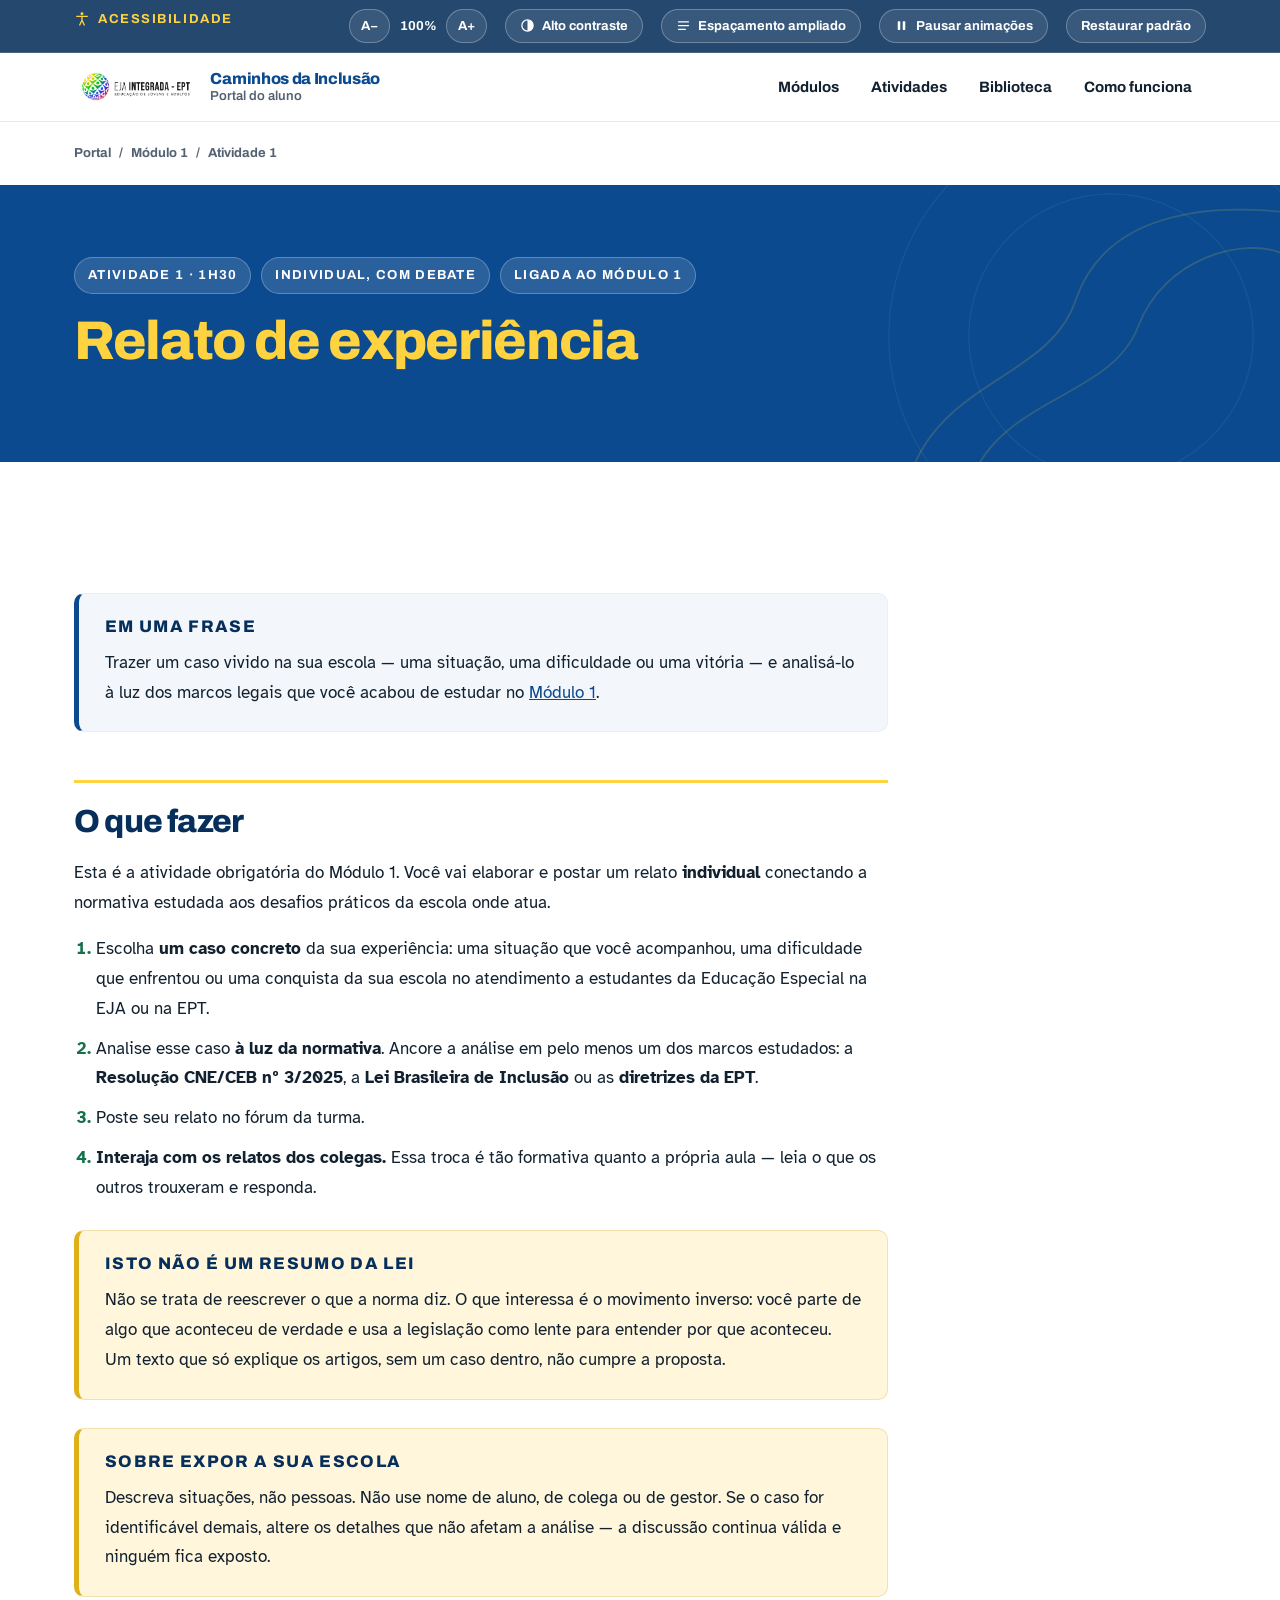
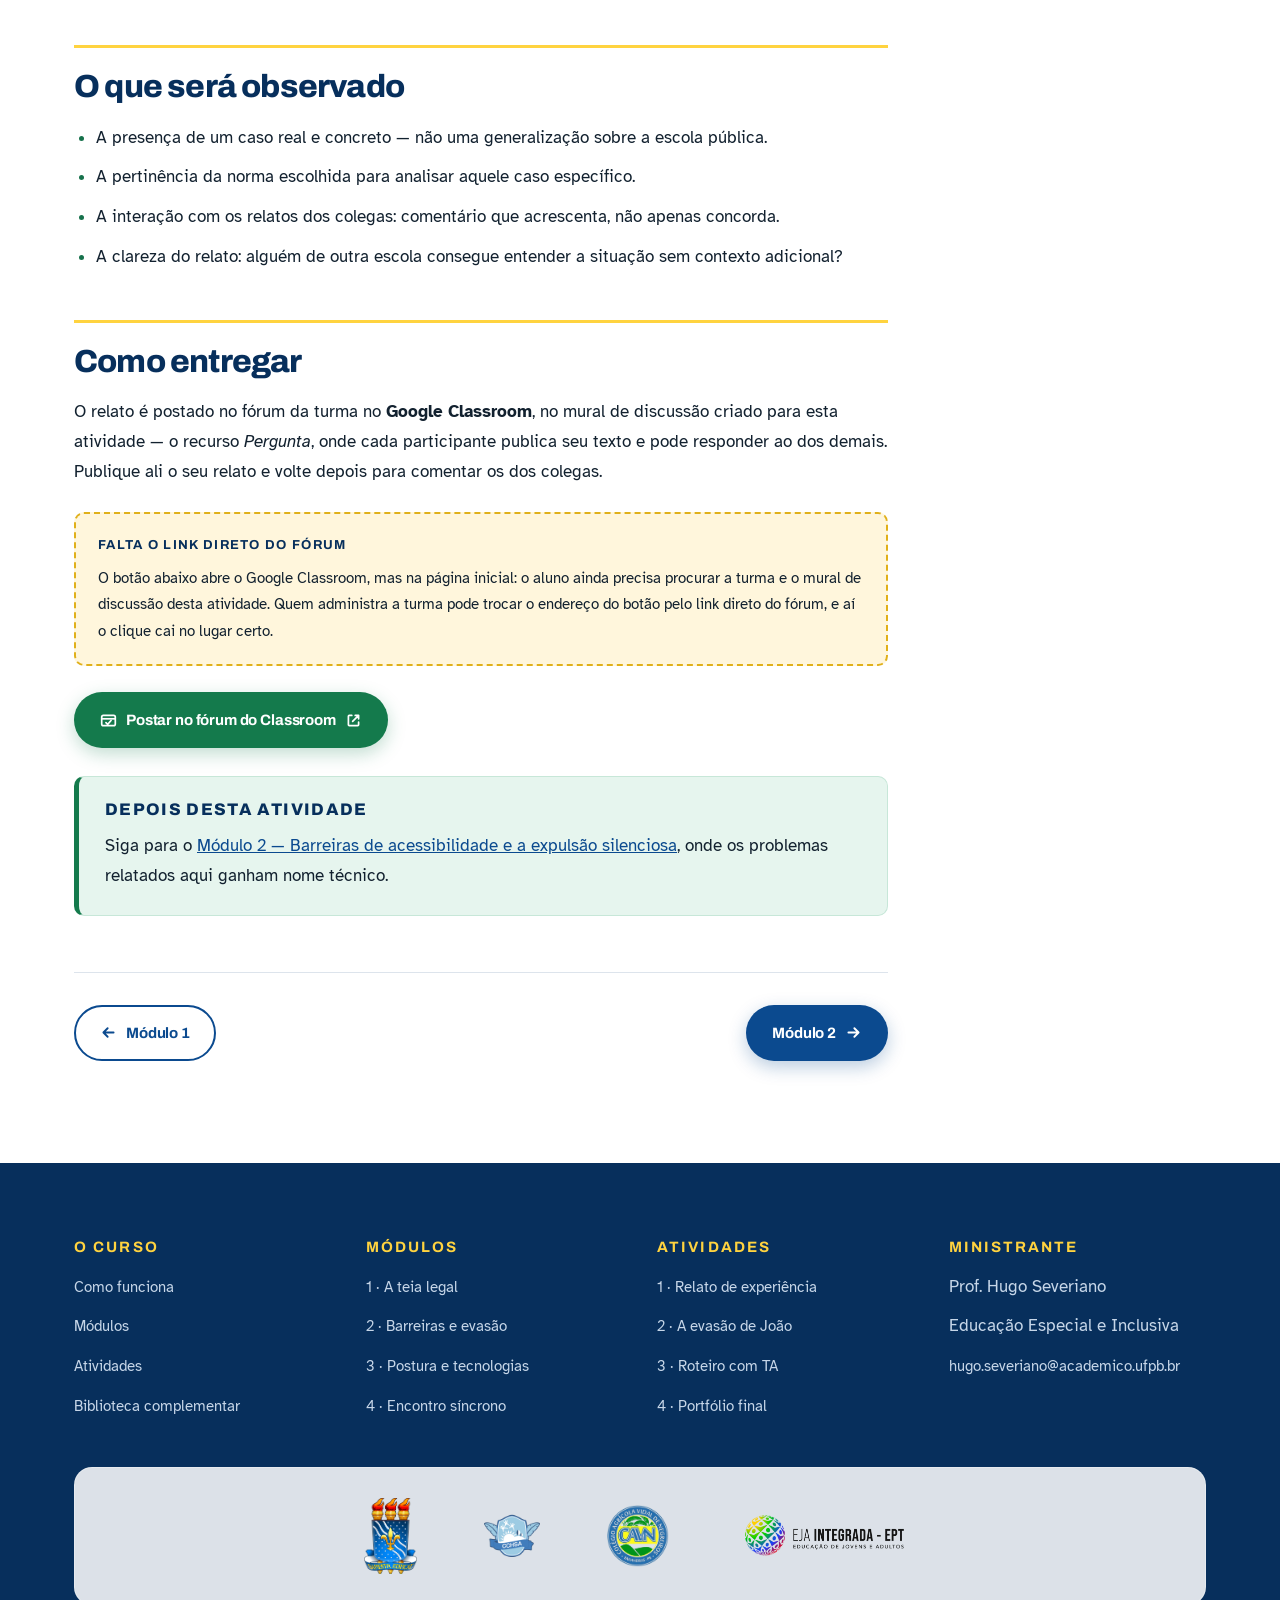
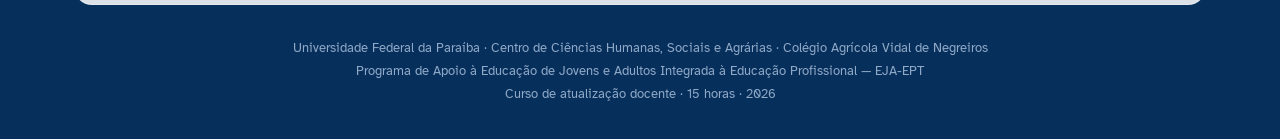
==== commit cfcdef06: "Movimento: revelacao nos dois sentidos, sois no hero e texto em cascata Revelacao por rolagem refeit" ====
--- a/modulos/atividade-1.html
+++ b/modulos/atividade-1.html
@@ -8,7 +8,7 @@
 <link rel="preconnect" href="https://fonts.googleapis.com">
 <link rel="preconnect" href="https://fonts.gstatic.com" crossorigin>
 <link href="https://fonts.googleapis.com/css2?family=Archivo:wght@400;600;700;800&family=Atkinson+Hyperlegible:ital,wght@0,400;0,700;1,400&display=swap" rel="stylesheet">
-<link rel="stylesheet" href="../assets/css/portal.css?v=14">
+<link rel="stylesheet" href="../assets/css/portal.css?v=26">
 <link rel="icon" href="data:image/svg+xml,<svg xmlns='http://www.w3.org/2000/svg' viewBox='0 0 32 32'><rect width='32' height='32' rx='6' fill='%230B4A8F'/><path d='M7 23 Q16 23 16 16 T25 9' stroke='%23FFD33F' stroke-width='4' fill='none' stroke-linecap='round'/></svg>">
 </head>
 <body>
@@ -234,6 +234,6 @@
 <script>new window.VLibras.Widget('https://vlibras.gov.br/app');</script>
 -->
 
-<script src="../assets/js/portal.js?v=14"></script>
+<script src="../assets/js/portal.js?v=26"></script>
 </body>
 </html>
--- a/assets/css/portal.css
+++ b/assets/css/portal.css
@@ -52,8 +52,23 @@
   --sombra-1: 0 1px 2px rgba(9, 40, 74, .06), 0 4px 14px rgba(9, 40, 74, .05);
   --sombra-2: 0 2px 6px rgba(9, 40, 74, .08), 0 18px 44px rgba(9, 40, 74, .12);
 
-  --dur:  .55s;
+  --dur:  .55s;                      /* revelação por rolagem */
   --ease: cubic-bezier(.22, .68, .28, 1);
+
+  /* Vocabulário de movimento em duas velocidades: cor responde rápido,
+     deslocamento demora mais. Cor e forma nunca mudam no mesmo tempo. */
+  --dur-cor:    .15s;
+  --dur-mov:    .3s;
+  --ease-saida: cubic-bezier(0, 0, .2, 1);
+  --ease-mov:   cubic-bezier(.4, 0, .2, 1);
+
+  /* Superfícies translúcidas e bordas-fio. Usam as cores do próprio
+     projeto em alpha baixo — nenhuma cor nova entra por aqui. */
+  --vidro-claro:  rgba(255, 255, 255, .82);
+  --vidro-escuro: rgba(7, 47, 92, .88);
+  --fio-escuro:   rgba(11, 74, 143, .12);
+  --fio-claro:    rgba(255, 255, 255, .16);
+  --desfoque:     blur(24px);
 }
 
 /* ==========================================================================
@@ -97,6 +112,7 @@
 [data-contraste="alto"] .secao--cinza { background: #000; }
 
 [data-contraste="alto"] .topo { backdrop-filter: none; border-bottom: 2px solid #FFF; }
+[data-contraste="alto"] .barra-a11y { backdrop-filter: none; }
 [data-contraste="alto"] .barra-a11y { border-bottom: 2px solid #FFF; }
 
 /* Blocos, cards e painéis: fundo preto, contorno branco visível */
@@ -292,6 +308,22 @@
 }
 [data-contraste="alto"] :focus-visible { outline-color: #000; outline-width: 4px; }
 
+/* Barra de progresso de leitura — fica acima de tudo, inclusive da barra
+   de acessibilidade. Decorativa: some quando o movimento está desligado. */
+.progresso-leitura {
+  position: fixed;
+  top: 0; left: 0;
+  height: 4px;
+  width: 0;
+  background: linear-gradient(90deg, var(--amarelo), var(--verde));
+  z-index: 100;
+  pointer-events: none;
+  will-change: width;
+}
+[data-contraste="alto"] .progresso-leitura { background: #FFD33F; }
+@media (prefers-reduced-motion: reduce) { .progresso-leitura { display: none; } }
+html[data-movimento="pausado"] .progresso-leitura { display: none; }
+
 /* Pular para o conteúdo */
 .pular {
   position: absolute;
@@ -325,9 +357,10 @@
   position: sticky;
   top: 0;
   z-index: 60;
-  background: var(--azul-900);
+  background: var(--vidro-escuro);
+  backdrop-filter: var(--desfoque);
   color: #fff;
-  border-bottom: 1px solid rgba(255,255,255,.12);
+  border-bottom: 1px solid var(--fio-claro);
 }
 .barra-a11y .env {
   display: flex;
@@ -363,7 +396,9 @@
   display: inline-flex;
   align-items: center;
   gap: 7px;
-  transition: background .18s ease, border-color .18s ease;
+  transition: background var(--dur-cor) var(--ease-saida),
+              border-color var(--dur-cor) var(--ease-saida),
+              transform var(--dur-mov) var(--ease-mov);
   min-height: 34px;
 }
 .btn-a11y:hover { background: rgba(255,255,255,.2); }
@@ -408,9 +443,9 @@
   position: sticky;
   top: var(--topo-offset, 0px);
   z-index: 50;
-  background: rgba(255,255,255,.94);
-  backdrop-filter: blur(10px);
-  border-bottom: 1px solid var(--linha);
+  background: var(--vidro-claro);
+  backdrop-filter: var(--desfoque);
+  border-bottom: 1px solid var(--fio-escuro);
 }
 .topo .env {
   display: flex;
@@ -439,7 +474,8 @@
   text-decoration: none;
   padding: 9px 14px;
   border-radius: 999px;
-  transition: background .18s ease, color .18s ease;
+  transition: background var(--dur-cor) var(--ease-saida),
+              color var(--dur-cor) var(--ease-saida);
 }
 .nav a:hover { background: var(--azul-100); color: var(--azul); }
 .nav a[aria-current="page"] { background: var(--azul); color: #fff; }
@@ -477,7 +513,9 @@
   text-decoration: none;
   cursor: pointer;
   min-height: 46px;
-  transition: transform .18s var(--ease), background .18s ease, box-shadow .18s ease;
+  transition: background var(--dur-cor) var(--ease-saida),
+              box-shadow var(--dur-cor) var(--ease-saida),
+              transform var(--dur-mov) var(--ease-mov);
 }
 .btn svg { width: 17px; height: 17px; flex: none; }
 .btn:hover { transform: translateY(-2px); }
@@ -509,7 +547,75 @@
   inset: 0;
   pointer-events: none;
   opacity: .5;
-}
+  z-index: 1;
+}
+
+/* ---- Caminhos: luz percorrendo as curvas do hero ------------------------
+   As três curvas ficam na metade direita, onde não há texto nenhum — por
+   isso aqui não existe teto de contraste e o movimento pode ser forte.
+   Borda definida em vez de mancha difusa: é isso que o olho registra.
+   Anima stroke-dashoffset, que o navegador resolve sem recalcular layout. */
+.hero__grafismo { opacity: 1; }
+
+.hero__grafismo .fio-base { stroke: url(#fio); stroke-width: 2; }
+
+.hero__grafismo .fio-luz {
+  stroke: #FFD33F;
+  stroke-opacity: .5;
+  stroke-width: 3;
+  stroke-linecap: round;
+  stroke-dasharray: 90 1100;
+  animation: correr var(--correr, 9s) linear infinite;
+}
+.hero__grafismo .fio-luz:nth-of-type(2) { --correr: 11s; animation-delay: -3s; stroke: #239F6B; stroke-opacity: .55; }
+.hero__grafismo .fio-luz:nth-of-type(3) { --correr: 13s; animation-delay: -7s; }
+
+@keyframes correr { to { stroke-dashoffset: -1190; } }
+
+.hero__grafismo .sol {
+  fill: url(#sol);
+  transform-box: fill-box;
+  transform-origin: center;
+  animation: pulsar 4s var(--ease-mov) infinite alternate;
+}
+
+/* Cada sol tem seu próprio compasso — 4s, 5.2s e 6.4s, com defasagem —
+   para que nunca pulsem em bloco. O raio é o mesmo nos três; o que difere
+   é só o instante do ciclo em que cada um está. */
+.hero__grafismo .sol:nth-of-type(2) { animation-duration: 5.2s; animation-delay: -1.6s; }
+.hero__grafismo .sol:nth-of-type(3) { animation-duration: 6.4s; animation-delay: -3.1s; }
+
+@keyframes pulsar {
+  from { opacity: .32; transform: scale(1); }
+  to   { opacity: 1;   transform: scale(1.32); }
+}
+
+.hero__grafismo .anel {
+  transform-box: fill-box;
+  transform-origin: center;
+  animation: respirar 16s var(--ease-mov) infinite alternate;
+}
+.hero__grafismo .anel:nth-of-type(2) { animation-duration: 21s; animation-delay: -6s; }
+
+@keyframes respirar {
+  from { transform: scale(.86); stroke-opacity: .05; }
+  to   { transform: scale(1.14); stroke-opacity: .16; }
+}
+
+/* Movimento desligado: tudo para no lugar, nada some. */
+@media (prefers-reduced-motion: reduce) {
+  .hero__grafismo .fio-luz,
+  .hero__grafismo .sol,
+  .hero__grafismo .anel { animation: none; }
+  .hero__grafismo .fio-luz { stroke-dasharray: none; stroke-opacity: .35; }
+}
+html[data-movimento="pausado"] .hero__grafismo .fio-luz,
+html[data-movimento="pausado"] .hero__grafismo .sol,
+html[data-movimento="pausado"] .hero__grafismo .anel { animation: none; }
+html[data-movimento="pausado"] .hero__grafismo .fio-luz { stroke-dasharray: none; stroke-opacity: .35; }
+
+/* Alto contraste: grafismo decorativo sai de cena. */
+[data-contraste="alto"] .hero__grafismo { display: none; }
 .hero .env { position: relative; z-index: 1; }
 
 .hero__olho {
@@ -686,7 +792,9 @@
   padding: clamp(28px, 3.6vw, 44px);
   overflow: hidden;
   border: 1px solid transparent;
-  transition: transform .3s var(--ease), box-shadow .3s var(--ease);
+  transition: transform var(--dur-mov) var(--ease-mov),
+              box-shadow var(--dur-mov) var(--ease-mov),
+              border-color var(--dur-cor) var(--ease-saida);
   display: grid;
   grid-template-columns: 1fr;
   gap: 28px;
@@ -699,7 +807,7 @@
 .card--azul    { background: var(--azul-100); }
 .card--verde   { background: var(--verde-100); }
 .card--amarelo { background: var(--amarelo-100); }
-.card--neutro  { background: var(--papel-2); border-color: var(--linha); }
+.card--neutro  { background: var(--papel-2); border-color: var(--fio-escuro); }
 
 .card__topo { display: flex; flex-wrap: wrap; align-items: center; gap: 10px; margin-bottom: 16px; }
 
@@ -754,12 +862,14 @@
 }
 .atividade {
   background: var(--papel);
-  border: 1px solid var(--linha);
+  border: 1px solid var(--fio-escuro);
   border-radius: var(--raio);
   overflow: hidden;
   display: flex;
   flex-direction: column;
-  transition: transform .3s var(--ease), box-shadow .3s var(--ease), border-color .3s ease;
+  transition: transform var(--dur-mov) var(--ease-mov),
+              box-shadow var(--dur-mov) var(--ease-mov),
+              border-color var(--dur-cor) var(--ease-saida);
 }
 .atividade:hover { transform: translateY(-5px); box-shadow: var(--sombra-2); border-color: transparent; }
 .atividade__capa {
@@ -802,7 +912,7 @@
   color: var(--azul);
   text-decoration: none;
 }
-.link-seta svg { width: 16px; height: 16px; transition: transform .2s ease; }
+.link-seta svg { width: 16px; height: 16px; transition: transform var(--dur-mov) var(--ease-mov); }
 .link-seta:hover { text-decoration: underline; }
 .link-seta:hover svg { transform: translateX(4px); }
 .link-seta[aria-disabled="true"] { color: var(--tinta-60); pointer-events: none; }
@@ -938,14 +1048,89 @@
 
 .paginacao { display: flex; flex-wrap: wrap; gap: 14px; justify-content: space-between; margin-top: 56px; padding-top: 32px; border-top: 1px solid var(--linha); }
 
+/* Citações: falas de coordenação e professores no material da Atividade 2. */
+.conteudo blockquote {
+  margin: 26px 0;
+  padding: 22px 26px;
+  background: var(--azul-050);
+  border-left: 5px solid var(--azul);
+  border-radius: var(--raio-sm);
+  font-style: italic;
+  color: var(--tinta);
+}
+.conteudo blockquote > :last-child { margin-bottom: 0; }
+[data-contraste="alto"] .conteudo blockquote {
+  background: #000;
+  border: 2px solid #FFF;
+  border-left: 6px solid #FFD33F;
+  color: #FFF;
+}
+
 .refs { list-style: none; padding: 0; margin: 0; display: grid; gap: 14px; }
 .refs li { padding-left: 20px; border-left: 3px solid var(--linha); font-size: var(--t-peq); color: var(--tinta-60); line-height: 1.6; }
 .refs strong { color: var(--tinta); }
 
 /* ------------------------------------------------------ 13. Animações */
-.revelar { opacity: 0; transform: translateY(26px); }
-.revelar.visivel { opacity: 1; transform: none; transition: opacity var(--dur) var(--ease), transform var(--dur) var(--ease); }
+/* A transição fica na base, não no estado revelado: assim o elemento anima
+   ao entrar E ao sair, e pode reaparecer quantas vezes voltar à tela.
+   .revelar--cima é posto pelo JS quando o elemento saiu por cima, para que
+   ele volte descendo em vez de subindo. */
+.revelar {
+  opacity: 0;
+  transform: translateY(26px);
+  transition: opacity var(--dur) var(--ease), transform var(--dur) var(--ease);
+}
+.revelar--cima { transform: translateY(-26px); }
+.revelar.visivel { opacity: 1; transform: none; }
 .revelar.visivel[style*="--atraso"] { transition-delay: var(--atraso); }
+
+/* ---- Palavras entrando uma a uma -----------------------------------------
+   Cada palavra é uma caixa própria com seu atraso, calculado a partir do
+   índice. Como o gatilho é o mesmo .visivel da revelação por rolagem, elas
+   também SAEM quando a seção deixa a tela — e voltam a entrar depois.
+   O nome acessível fica no aria-label do título, então o leitor de tela lê
+   a frase inteira de uma vez e ignora a divisão. */
+.palavra {
+  display: inline-block;
+  opacity: 0;
+  transform: translateY(.45em);
+  transition: opacity .5s var(--ease-saida), transform .5s var(--ease-mov);
+  transition-delay: calc(var(--i) * .055s);
+  will-change: opacity, transform;
+}
+.visivel .palavra { opacity: 1; transform: none; }
+
+/* ---- Título do hero, letra por letra -------------------------------------
+   Cai e assenta com um leve giro. 40ms entre letras: rápido o bastante para
+   a frase não demorar a se formar, lento o bastante para o olho seguir. */
+.hero h1.dividido .letra {
+  display: inline-block;
+  opacity: 0;
+  transform: translateY(.5em) rotate(6deg);
+  animation: assentar .6s var(--ease-mov) forwards;
+  animation-delay: calc(var(--i) * .04s);
+  will-change: opacity, transform;
+}
+@keyframes assentar {
+  to { opacity: 1; transform: none; }
+}
+
+/* Quando o hero volta à tela, as letras caem de novo. */
+.hero h1.dividido.recomecar .letra { animation: none; opacity: 0; }
+
+@media (prefers-reduced-motion: reduce) {
+  .hero h1.dividido .letra { opacity: 1 !important; transform: none !important; animation: none !important; }
+}
+html[data-movimento="pausado"] .hero h1.dividido .letra {
+  opacity: 1 !important; transform: none !important; animation: none !important;
+}
+
+@media (prefers-reduced-motion: reduce) {
+  .palavra { opacity: 1 !important; transform: none !important; transition: none !important; }
+}
+html[data-movimento="pausado"] .palavra {
+  opacity: 1 !important; transform: none !important; transition: none !important;
+}
 
 .entrada { opacity: 0; transform: translateY(20px); animation: subir .8s var(--ease) forwards; }
 @keyframes subir { to { opacity: 1; transform: none; } }
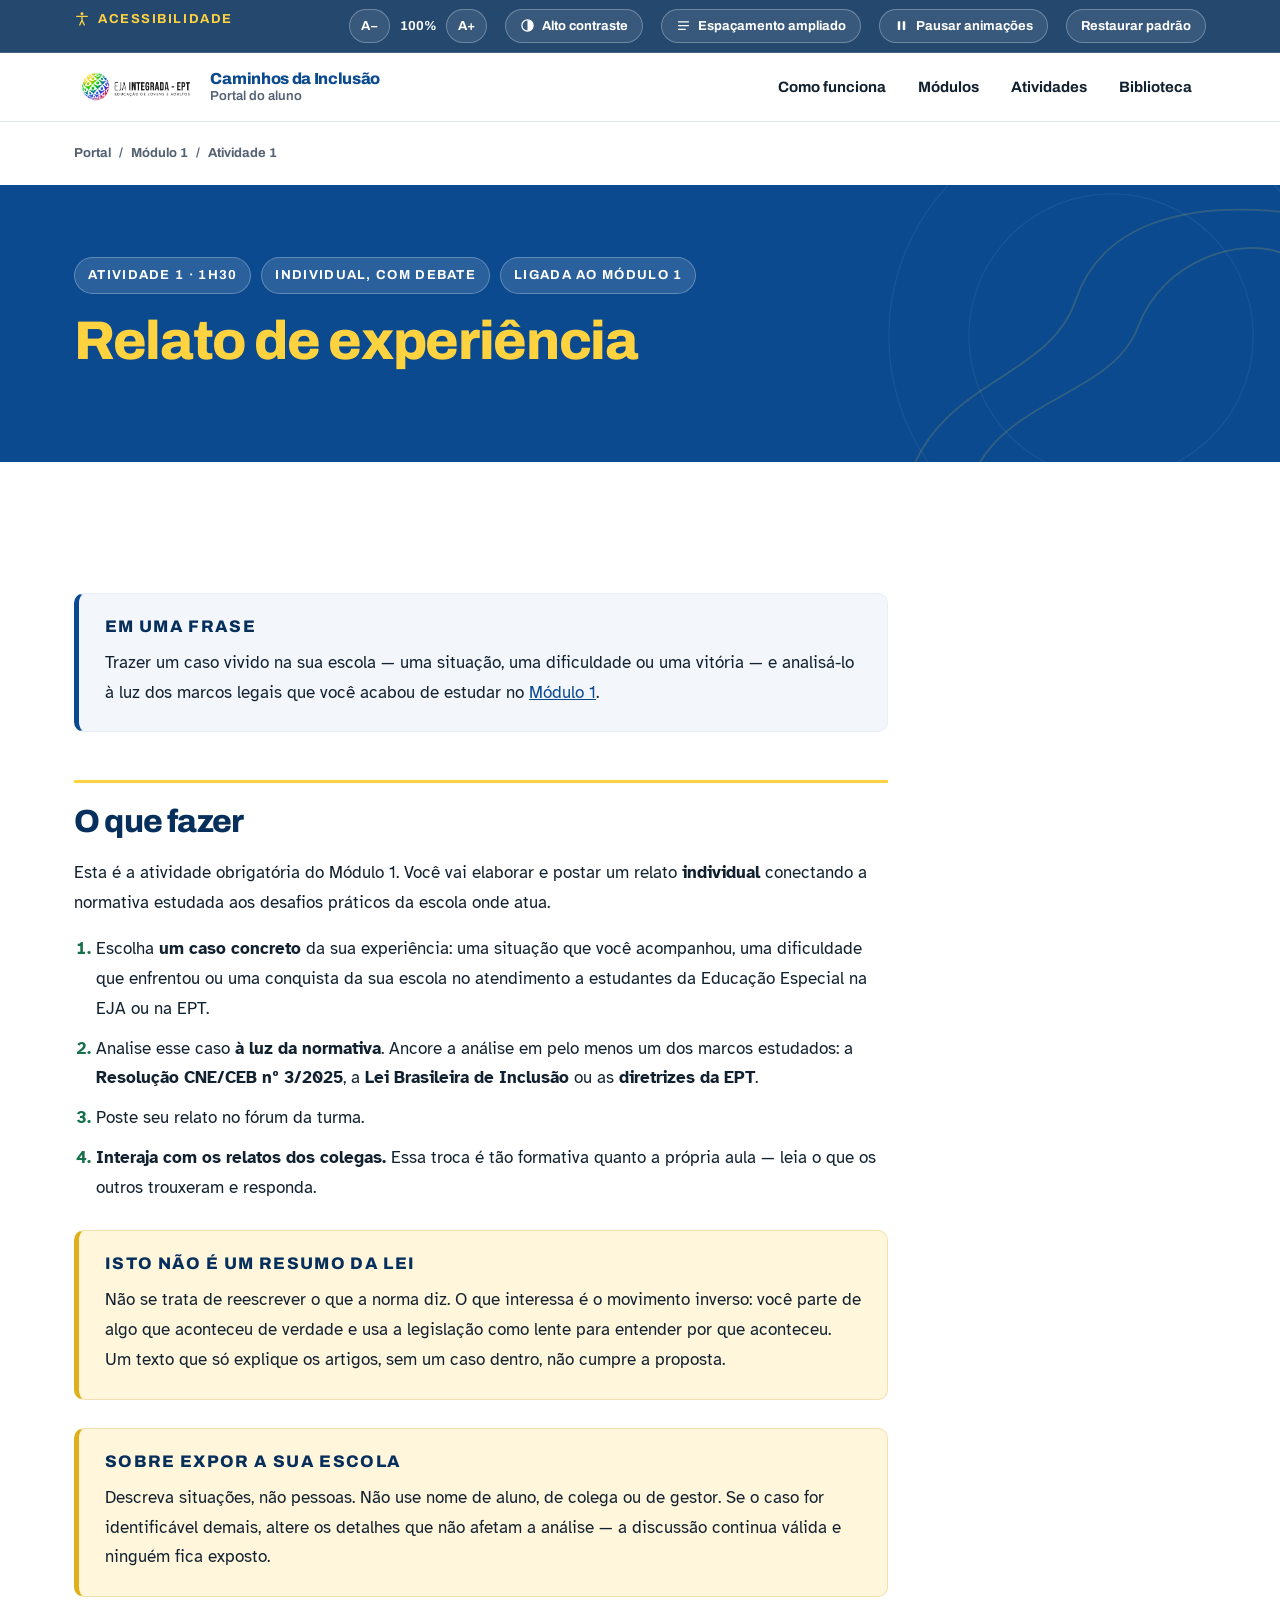
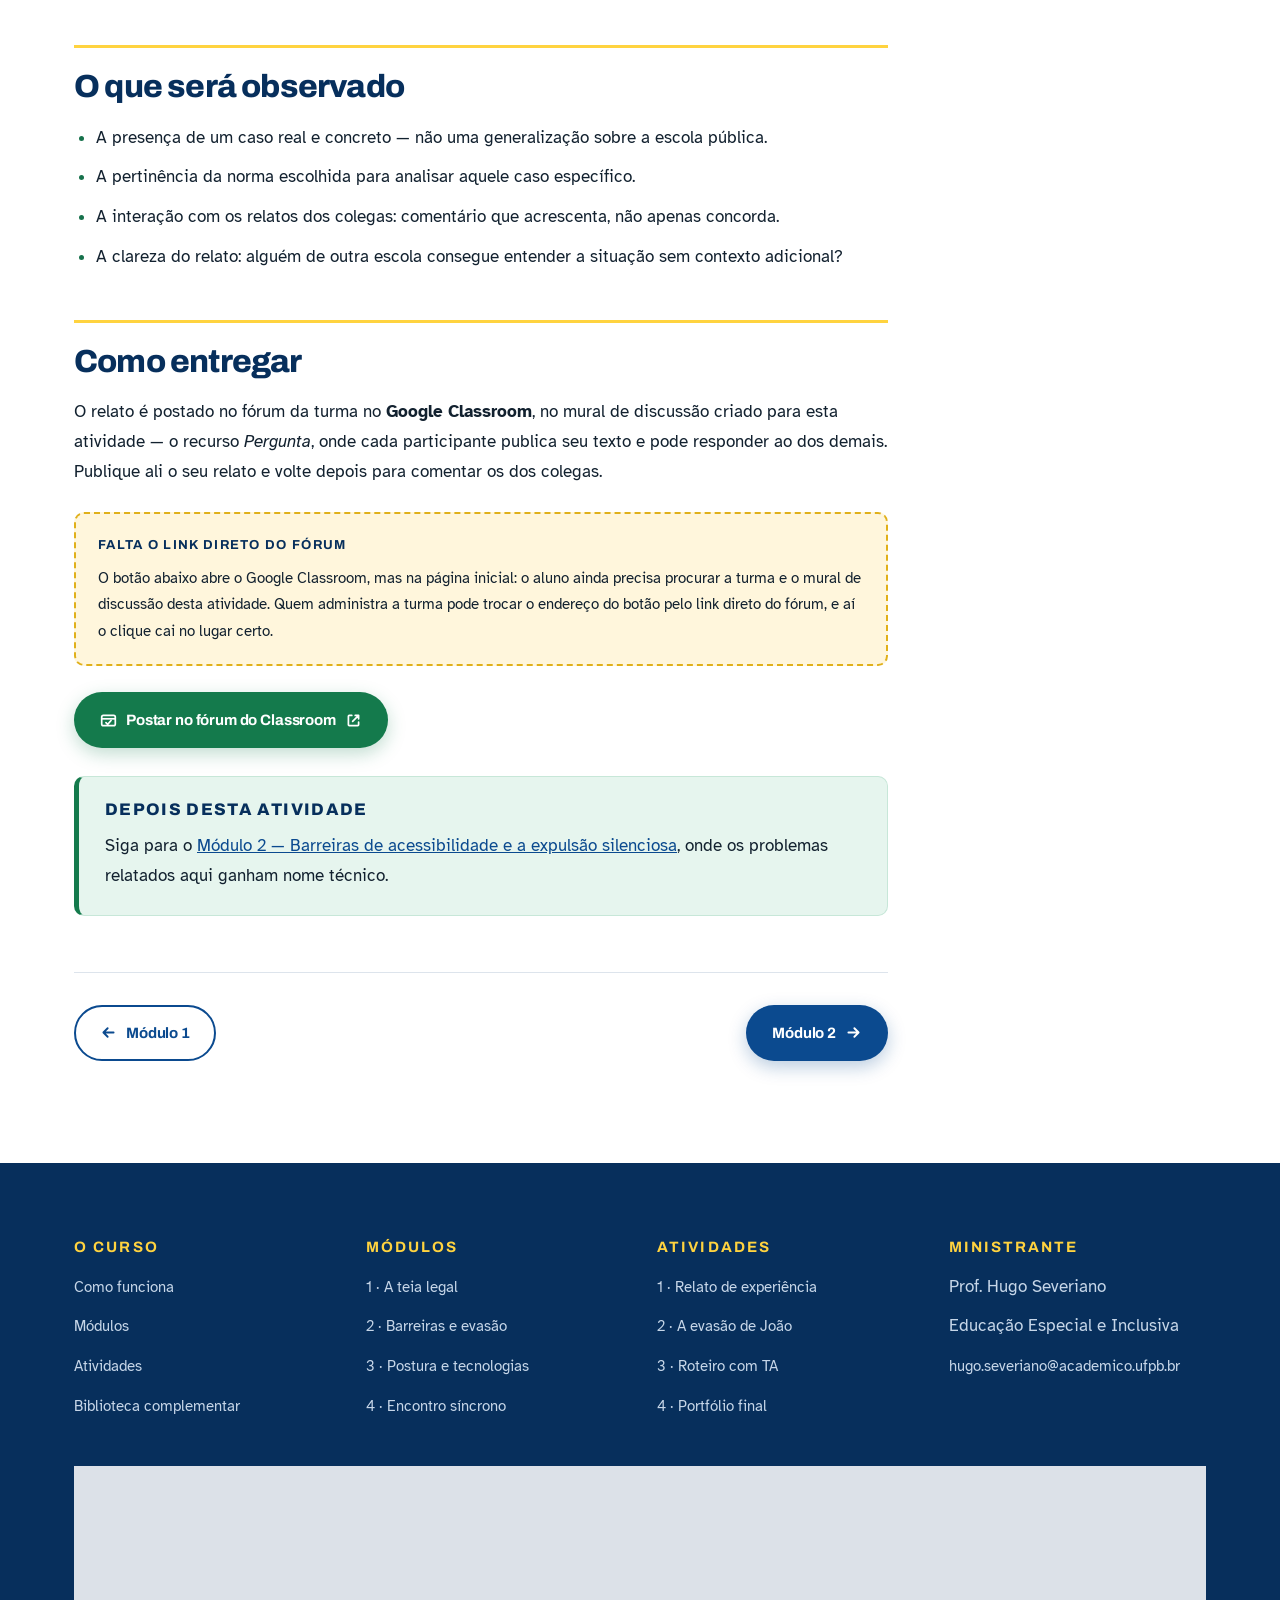
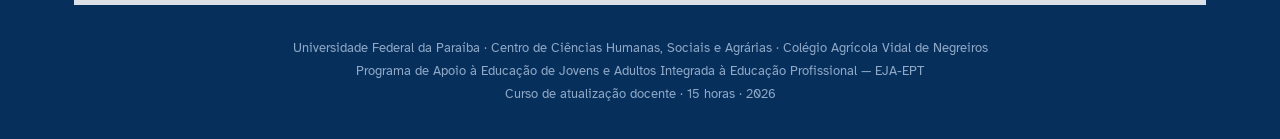
==== commit 09637ae6: "Cards no modelo de artigo, fotografias e vidro nos blocos do topo Cards das secoes Como funciona e A" ====
--- a/modulos/atividade-1.html
+++ b/modulos/atividade-1.html
@@ -8,7 +8,7 @@
 <link rel="preconnect" href="https://fonts.googleapis.com">
 <link rel="preconnect" href="https://fonts.gstatic.com" crossorigin>
 <link href="https://fonts.googleapis.com/css2?family=Archivo:wght@400;600;700;800&family=Atkinson+Hyperlegible:ital,wght@0,400;0,700;1,400&display=swap" rel="stylesheet">
-<link rel="stylesheet" href="../assets/css/portal.css?v=26">
+<link rel="stylesheet" href="../assets/css/portal.css?v=33">
 <link rel="icon" href="data:image/svg+xml,<svg xmlns='http://www.w3.org/2000/svg' viewBox='0 0 32 32'><rect width='32' height='32' rx='6' fill='%230B4A8F'/><path d='M7 23 Q16 23 16 16 T25 9' stroke='%23FFD33F' stroke-width='4' fill='none' stroke-linecap='round'/></svg>">
 </head>
 <body>
@@ -53,10 +53,10 @@
       <span class="topo__nome">Caminhos da Inclusão<span>Portal do aluno</span></span>
     </a>
     <nav class="nav" aria-label="Seções do portal">
+      <a href="../index.html#funcionamento">Como funciona</a>
       <a href="../index.html#modulos">Módulos</a>
       <a href="../index.html#atividades">Atividades</a>
       <a href="../index.html#biblioteca">Biblioteca</a>
-      <a href="../index.html#funcionamento">Como funciona</a>
     </nav>
   </div>
 </header>
@@ -234,6 +234,6 @@
 <script>new window.VLibras.Widget('https://vlibras.gov.br/app');</script>
 -->
 
-<script src="../assets/js/portal.js?v=26"></script>
+<script src="../assets/js/portal.js?v=33"></script>
 </body>
 </html>
--- a/assets/css/portal.css
+++ b/assets/css/portal.css
@@ -16,12 +16,14 @@
 
   --amarelo:     #FFD33F;
   --amarelo-600: #E0B01A;
+  --amarelo-texto: #896C10;  /* 4.98:1 sobre branco e 4.62:1 sobre o creme da pílula */
   --amarelo-100: #FFF6DC;
 
   --verde:       #239F6B;   /* verde do card — só grafismos sem texto em cima */
   --verde-bloco: #1D865A;   /* 4.56:1 com branco — mesma matiz, 6% mais escuro */
   --verde-texto: #16714B;   /* 6.00:1 sobre branco */
   --verde-btn:   #147A4C;   /* 5.36:1 com texto branco */
+  --verde-vidro: #125F3E;   /* base do bloco de vidro: aguenta lanterna a 22% com texto branco */
   --verde-100:   #E6F5EE;
 
   --tinta:       #12212F;
@@ -618,19 +620,47 @@
 [data-contraste="alto"] .hero__grafismo { display: none; }
 .hero .env { position: relative; z-index: 1; }
 
-.hero__olho {
+/* Etiqueta do hero: uma linha só, em vez das cinco de caixa-alta espaçada
+   que competiam com o título e partiam no meio das frases. O selo carrega
+   a identidade da página; o eixo, as três siglas do curso. */
+.hero__etiqueta {
+  display: flex;
+  flex-wrap: wrap;
+  align-items: center;
+  gap: 10px 14px;
+  margin: 0 0 30px;
+}
+.hero__selo {
+  display: inline-flex;
+  align-items: center;
+  background: var(--amarelo);
+  color: var(--azul-900);
   font-family: var(--display);
   font-size: var(--t-mini);
   font-weight: 700;
   text-transform: uppercase;
-  letter-spacing: .18em;
-  color: var(--amarelo);
-  margin: 0 0 20px;
-  max-width: 46ch;
-  line-height: 1.6;
-}
-.hero__olho b { display: block; font-weight: 700; }
-.hero__olho span { display: block; color: #B9CCE4; letter-spacing: .14em; margin-top: 6px; }
+  letter-spacing: .12em;
+  padding: 7px 15px;
+  border-radius: 999px;
+}
+.hero__eixo {
+  font-family: var(--display);
+  font-size: var(--t-mini);
+  font-weight: 700;
+  text-transform: uppercase;
+  letter-spacing: .12em;
+  color: #B9CCE4;
+}
+
+/* O nome do programa desce para depois do subtítulo, em caixa normal:
+   é informação institucional, não manchete. */
+.hero__programa {
+  font-size: var(--t-peq);
+  line-height: 1.55;
+  color: #B9CCE4;
+  max-width: 52ch;
+  margin: 0 0 40px;
+}
 
 .hero h1 {
   font-size: clamp(2.9rem, 8.2vw, 5.6rem);
@@ -653,24 +683,76 @@
   font-size: clamp(1.1rem, 2.1vw, 1.55rem);
   font-weight: 700;
   line-height: 1.42;
-  max-width: 30ch;
-  margin: 0 0 44px;
+  max-width: 32ch;
+  margin: 0 0 18px;
   color: #fff;
   font-family: var(--corpo);
   letter-spacing: -.005em;
 }
 
-/* Blocos de dados — mesmo tratamento gráfico do card impresso */
+/* ---- Blocos de dados: vidro sob a luz de uma lanterna --------------------
+   Três camadas: o vidro translúcido com desfoque, uma iridescência em
+   gradiente cônico com as três matizes do projeto, e um foco de luz que
+   atravessa devagar. Opacidades escolhidas por medição: empilhadas, o pior
+   caso é o texto branco do bloco verde em 4.79:1. Por isso o verde do vidro
+   é #125F3E e não o #239F6B do card — precisava de margem para a lanterna. */
 .blocos { display: flex; flex-wrap: wrap; gap: 18px; }
+
 .bloco-num {
+  position: relative;
+  isolation: isolate;
+  overflow: hidden;
   flex: 1 1 190px;
-  padding: 22px 26px 20px;
-  border-radius: 4px;
-  min-height: 118px;
+  padding: 24px 26px 22px;
+  border-radius: 14px;
+  min-height: 122px;
   display: flex;
   flex-direction: column;
   justify-content: center;
-}
+  backdrop-filter: blur(14px);
+  border: 1px solid rgba(255, 255, 255, .30);
+  box-shadow: inset 0 1px 0 rgba(255, 255, 255, .38),
+              0 10px 30px rgba(4, 24, 48, .22);
+}
+
+/* Iridescência: as matizes do projeto em alpha baixo, sem cor nova. */
+.bloco-num::before {
+  content: "";
+  position: absolute;
+  inset: 0;
+  background: conic-gradient(from 200deg at 30% 18%,
+    rgba(17, 96, 180, .12),
+    rgba(35, 159, 107, .12),
+    rgba(255, 211, 63, .10),
+    rgba(17, 96, 180, .12));
+  pointer-events: none;
+  z-index: -1;
+}
+
+/* A lanterna: um foco que varre o vidro. */
+.bloco-num::after {
+  content: "";
+  position: absolute;
+  top: -70%;
+  bottom: -70%;
+  left: -35%;
+  width: 46%;
+  background: radial-gradient(ellipse at center,
+    rgba(255, 255, 255, .22) 0%,
+    rgba(255, 255, 255, .08) 45%,
+    rgba(255, 255, 255, 0) 72%);
+  transform: rotate(12deg);
+  animation: lanterna var(--lanterna, 9s) var(--ease-mov) infinite;
+  pointer-events: none;
+  z-index: -1;
+}
+@keyframes lanterna {
+  0%   { transform: rotate(12deg) translateX(-70%); }
+  100% { transform: rotate(12deg) translateX(330%); }
+}
+
+.bloco-num strong, .bloco-num em { position: relative; z-index: 1; }
+
 .bloco-num strong {
   display: block;
   font-family: var(--display);
@@ -690,12 +772,20 @@
   margin-top: 9px;
   line-height: 1.4;
 }
-.bloco-num--branco { background: #fff; color: var(--azul); }
-/* Este bloco carrega texto pequeno em branco: o verde do card daria 3.36:1. */
-.bloco-num--verde  { background: var(--verde-bloco); color: #fff; }
+
+.bloco-num--branco  { background: rgba(255, 255, 255, .80); color: var(--azul); --lanterna: 9s; }
+.bloco-num--verde   { background: rgba(18, 95, 62, .80);    color: #fff;        --lanterna: 11s; }
+.bloco-num--amarelo { background: rgba(255, 211, 63, .80);  color: var(--azul-900); --lanterna: 13s; }
 .bloco-num--verde strong, .bloco-num--verde em { color: #fff; }
-.bloco-num--amarelo { background: var(--amarelo); color: var(--azul-900); }
 .bloco-num--amarelo strong { font-size: clamp(1.7rem, 3.4vw, 2.5rem); }
+
+@media (prefers-reduced-motion: reduce) { .bloco-num::after { animation: none; } }
+html[data-movimento="pausado"] .bloco-num::after { animation: none; }
+
+/* Alto contraste: nada de vidro. Fundo preto e contorno amarelo. */
+[data-contraste="alto"] .bloco-num::before,
+[data-contraste="alto"] .bloco-num::after { display: none; }
+[data-contraste="alto"] .bloco-num { backdrop-filter: none; box-shadow: none; }
 
 /* ------------------------------------------------------- 7. Seções gerais */
 .secao { padding-block: clamp(64px, 8vw, 108px); }
@@ -880,7 +970,7 @@
   position: relative;
   overflow: hidden;
 }
-.atividade__capa svg { width: 74px; height: 74px; position: relative; z-index: 1; }
+.atividade__capa svg { width: 64px; height: 64px; position: relative; z-index: 1; }
 .atividade__capa--azul    { background: var(--azul-100); color: var(--azul); }
 .atividade__capa--verde   { background: var(--verde-100); color: var(--verde-texto); }
 .atividade__capa--amarelo { background: var(--amarelo-100); color: var(--amarelo-600); }
@@ -1070,6 +1160,287 @@
 .refs li { padding-left: 20px; border-left: 3px solid var(--linha); font-size: var(--t-peq); color: var(--tinta-60); line-height: 1.6; }
 .refs strong { color: var(--tinta); }
 
+
+/* ==========================================================================
+   Gradient Bold Card — vidro fosco com borda que brilha em movimento
+   Técnica extraída do componente do Ruixen UI (21st.dev): uma mancha de
+   gradiente orbita os quatro cantos por trás do card, e um vidro recuado
+   5px cobre tudo menos a moldura. É na moldura que o brilho aparece.
+   Aqui a mancha usa a cor do próprio card em vez do rosa-vermelho-âmbar
+   do original, e o vidro fica a 93%: medi que o card azul reprova em
+   contraste a partir de 85%.
+   ========================================================================== */
+.card, .atividade {
+  position: relative;
+  isolation: isolate;
+}
+
+.card::before, .atividade::before {          /* a mancha que orbita */
+  content: "";
+  position: absolute;
+  top: 50%;
+  left: 50%;
+  width: 58%;
+  aspect-ratio: 1;
+  border-radius: 50%;
+  background: linear-gradient(to right, var(--mancha-a), var(--mancha-b), var(--mancha-c));
+  filter: blur(26px);
+  animation: orbitar var(--orbita, 9s) linear infinite;
+  z-index: 0;
+  pointer-events: none;
+}
+
+.card::after, .atividade::after {            /* o vidro por cima */
+  content: "";
+  position: absolute;
+  inset: 5px;
+  border-radius: calc(var(--raio) - 5px);
+  background: var(--vidro-card);
+  backdrop-filter: blur(24px);
+  z-index: 1;
+  pointer-events: none;
+}
+
+/* O conteúdo sobe acima das duas camadas. */
+.card > *, .atividade > * { position: relative; z-index: 2; }
+
+@keyframes orbitar {
+  0%   { transform: translate(-100%, -100%); }
+  25%  { transform: translate(0%, -100%); }
+  50%  { transform: translate(0%, 0%); }
+  75%  { transform: translate(-100%, 0%); }
+  100% { transform: translate(-100%, -100%); }
+}
+
+/* Cada card acende na sua própria família de cor. */
+.card--azul {
+  --mancha-a: #1160B4; --mancha-b: #0B4A8F; --mancha-c: #239F6B;
+  --vidro-card: rgba(231, 239, 249, .93);
+  --orbita: 9s;
+}
+.card--verde {
+  --mancha-a: #239F6B; --mancha-b: #16714B; --mancha-c: #1160B4;
+  --vidro-card: rgba(230, 245, 238, .93);
+  --orbita: 11s;
+}
+.card--amarelo {
+  --mancha-a: #FFD33F; --mancha-b: #E0B01A; --mancha-c: #239F6B;
+  --vidro-card: rgba(255, 246, 220, .93);
+  --orbita: 13s;
+}
+.card--neutro {
+  --mancha-a: #1160B4; --mancha-b: #536172; --mancha-c: #0B4A8F;
+  --vidro-card: rgba(246, 248, 251, .93);
+  --orbita: 15s;
+}
+.atividade {
+  --mancha-a: #1160B4; --mancha-b: #239F6B; --mancha-c: #FFD33F;
+  --vidro-card: rgba(255, 255, 255, .93);
+  --orbita: 12s;
+}
+.atividade:nth-child(2) { --orbita: 14s; }
+.atividade:nth-child(3) { --orbita: 16s; }
+.atividade:nth-child(4) { --orbita: 18s; }
+
+/* A capa colorida da atividade fica acima do vidro. */
+.atividade__capa { position: relative; z-index: 2; }
+
+/* Movimento desligado: a mancha para num canto, o brilho continua ali. */
+@media (prefers-reduced-motion: reduce) {
+  .card::before, .atividade::before { animation: none; }
+}
+html[data-movimento="pausado"] .card::before,
+html[data-movimento="pausado"] .atividade::before { animation: none; }
+
+/* Alto contraste: nada de vidro nem brilho — fundo preto e contorno branco. */
+[data-contraste="alto"] .card::before,
+[data-contraste="alto"] .card::after,
+[data-contraste="alto"] .atividade::before,
+[data-contraste="alto"] .atividade::after { display: none; }
+
+
+/* ==========================================================================
+   Card de artigo — modelo do Blog Post Card (Erik, 21st.dev)
+   Anatomia do original: card com padding 12px e raio 24px, capa com raio
+   16px e object-fit cover, linha de meta com pílula arredondada, título de
+   24px em peso 700, resumo em cinza e rodapé em duas colunas.
+   Mantida a borda que brilha do Gradient Bold Card por baixo.
+   ========================================================================== */
+.atividade {
+  background: var(--papel);
+  border: 1px solid var(--fio-escuro);
+  border-radius: 24px;
+  padding: 12px;
+  overflow: hidden;
+  display: flex;
+  flex-direction: column;
+}
+
+/* Capa: a imagem ou o painel do ícone */
+.atividade__capa {
+  height: auto;
+  aspect-ratio: 16 / 9;
+  border-radius: 16px;
+  overflow: hidden;
+  display: flex;
+  align-items: center;
+  justify-content: center;
+  margin: 0;
+}
+.atividade__capa img {
+  width: 100%;
+  height: 100%;
+  object-fit: cover;
+  display: block;
+}
+
+.atividade__corpo { padding: 12px; flex: 1; display: flex; flex-direction: column; }
+
+/* Linha de meta com a pílula */
+.atividade__meta {
+  display: flex;
+  align-items: center;
+  gap: 8px;
+  margin-bottom: 16px;
+  font-size: var(--t-peq);
+  color: var(--tinta-60);
+  font-family: var(--display);
+}
+.atividade__marca {
+  display: inline-flex;
+  align-items: center;
+  border-radius: 999px;
+  padding: 4px 12px;
+  font-size: var(--t-mini);
+  font-weight: 700;
+  background: var(--marca-fundo, var(--papel-2));
+  color: var(--marca-cor, var(--tinta-60));
+}
+.atividade__meta .sep { color: var(--linha); }
+
+/* Título na cor do próprio card */
+.atividade h3 {
+  font-size: calc(1.4rem * var(--escala));
+  font-weight: 800;
+  line-height: 1.15;
+  margin: 0 0 8px;
+  color: var(--titulo-cor, var(--azul-900));
+}
+.atividade p { color: var(--tinta-60); font-size: var(--t-peq); margin-bottom: 16px; }
+
+/* Rodapé em duas colunas, como no modelo */
+/* Duas colunas de largura igual em vez de espaço-entre: com flex livre os
+   rótulos quebravam no meio ("Ligada / ao", "Requisito / para"). */
+.atividade__rodape {
+  display: grid;
+  grid-template-columns: 1fr auto;
+  align-items: end;
+  gap: 8px 14px;
+  padding: 12px;
+  margin-top: auto;
+  border-top: 1px solid var(--fio-escuro);
+}
+.atividade__rodape > div:last-child { text-align: right; }
+.atividade__rodape .rot {
+  display: block;
+  font-size: var(--t-mini);
+  color: var(--tinta-60);
+  font-family: var(--display);
+  margin-bottom: 2px;
+  white-space: nowrap;          /* o rótulo nunca quebra */
+}
+.atividade__rodape .val {
+  font-size: var(--t-peq);
+  font-weight: 700;
+  font-family: var(--display);
+  color: var(--tinta);
+}
+
+/* Cada card acende e titula na sua família de cor */
+.atividade--azul {
+  --titulo-cor: #0B4A8F; --marca-fundo: var(--azul-100); --marca-cor: #0B4A8F;
+  --mancha-a: #1160B4; --mancha-b: #0B4A8F; --mancha-c: #239F6B;
+}
+.atividade--verde {
+  --titulo-cor: #16714B; --marca-fundo: var(--verde-100); --marca-cor: #16714B;
+  --mancha-a: #239F6B; --mancha-b: #16714B; --mancha-c: #1160B4;
+}
+.atividade--amarelo {
+  --titulo-cor: var(--amarelo-texto); --marca-fundo: var(--amarelo-100); --marca-cor: var(--amarelo-texto);
+  --mancha-a: #FFD33F; --mancha-b: #E0B01A; --mancha-c: #239F6B;
+}
+.atividade--neutro {
+  --titulo-cor: #12212F; --marca-fundo: var(--papel-2); --marca-cor: var(--tinta-60);
+  --mancha-a: #1160B4; --mancha-b: #536172; --mancha-c: #0B4A8F;
+}
+
+[data-contraste="alto"] .atividade h3,
+[data-contraste="alto"] .atividade__marca { color: #FFD33F !important; }
+[data-contraste="alto"] .atividade__marca { background: #000 !important; border: 2px solid #FFD33F; }
+[data-contraste="alto"] .atividade__rodape { border-top-color: #FFF; }
+[data-contraste="alto"] .atividade__rodape .val { color: #FFF !important; }
+
+
+/* ==========================================================================
+   Espelhamento — brilho especular varrendo as superfícies de imagem
+   Inspirado nos cards de chip da Apple. Lá a iridescência está pintada na
+   arte; aqui é uma faixa de luz diagonal em movimento, que é o que produz
+   a leitura de superfície polida.
+   Aplicado SÓ onde não há texto: a capa dos cards e a cena ilustrada dos
+   módulos. Uma faixa branca por cima de texto derrubaria o contraste.
+   ========================================================================== */
+.atividade__capa, .card__cena {
+  position: relative;
+  overflow: hidden;
+}
+.atividade__capa::after,
+.card__cena::after {
+  content: "";
+  position: absolute;
+  top: -60%;
+  bottom: -60%;
+  left: -40%;
+  width: 40%;
+  background: linear-gradient(100deg,
+    rgba(255,255,255,0) 0%,
+    rgba(255,255,255,.10) 35%,
+    rgba(255,255,255,.55) 50%,
+    rgba(255,255,255,.10) 65%,
+    rgba(255,255,255,0) 100%);
+  transform: rotate(14deg) translateX(0);
+  animation: espelhar var(--espelho, 7s) var(--ease-mov) infinite;
+  pointer-events: none;
+  z-index: 3;
+}
+
+/* A varredura ocupa só o fim do ciclo: é um lampejo periódico, não um
+   brilho constante correndo pela tela. */
+@keyframes espelhar {
+  0%, 62%  { transform: rotate(14deg) translateX(-160%); opacity: 0; }
+  66%      { opacity: 1; }
+  96%      { opacity: 1; }
+  100%     { transform: rotate(14deg) translateX(420%); opacity: 0; }
+}
+
+/* Tempos distintos para os cards não lampejarem em bloco. */
+.atividade:nth-child(1) .atividade__capa::after { --espelho: 7s; }
+.atividade:nth-child(2) .atividade__capa::after { --espelho: 8.4s; animation-delay: -2s; }
+.atividade:nth-child(3) .atividade__capa::after { --espelho: 9.8s; animation-delay: -4s; }
+.atividade:nth-child(4) .atividade__capa::after { --espelho: 11.2s; animation-delay: -6s; }
+.etapa:nth-child(1) .card__cena::after { --espelho: 9s; }
+.etapa:nth-child(2) .card__cena::after { --espelho: 10.5s; animation-delay: -3s; }
+.etapa:nth-child(3) .card__cena::after { --espelho: 12s; animation-delay: -6s; }
+.etapa:nth-child(4) .card__cena::after { --espelho: 13.5s; animation-delay: -9s; }
+
+@media (prefers-reduced-motion: reduce) {
+  .atividade__capa::after, .card__cena::after { display: none; }
+}
+html[data-movimento="pausado"] .atividade__capa::after,
+html[data-movimento="pausado"] .card__cena::after { display: none; }
+
+[data-contraste="alto"] .atividade__capa::after,
+[data-contraste="alto"] .card__cena::after { display: none; }
+
 /* ------------------------------------------------------ 13. Animações */
 /* A transição fica na base, não no estado revelado: assim o elemento anima
    ao entrar E ao sair, e pode reaparecer quantas vezes voltar à tela.
